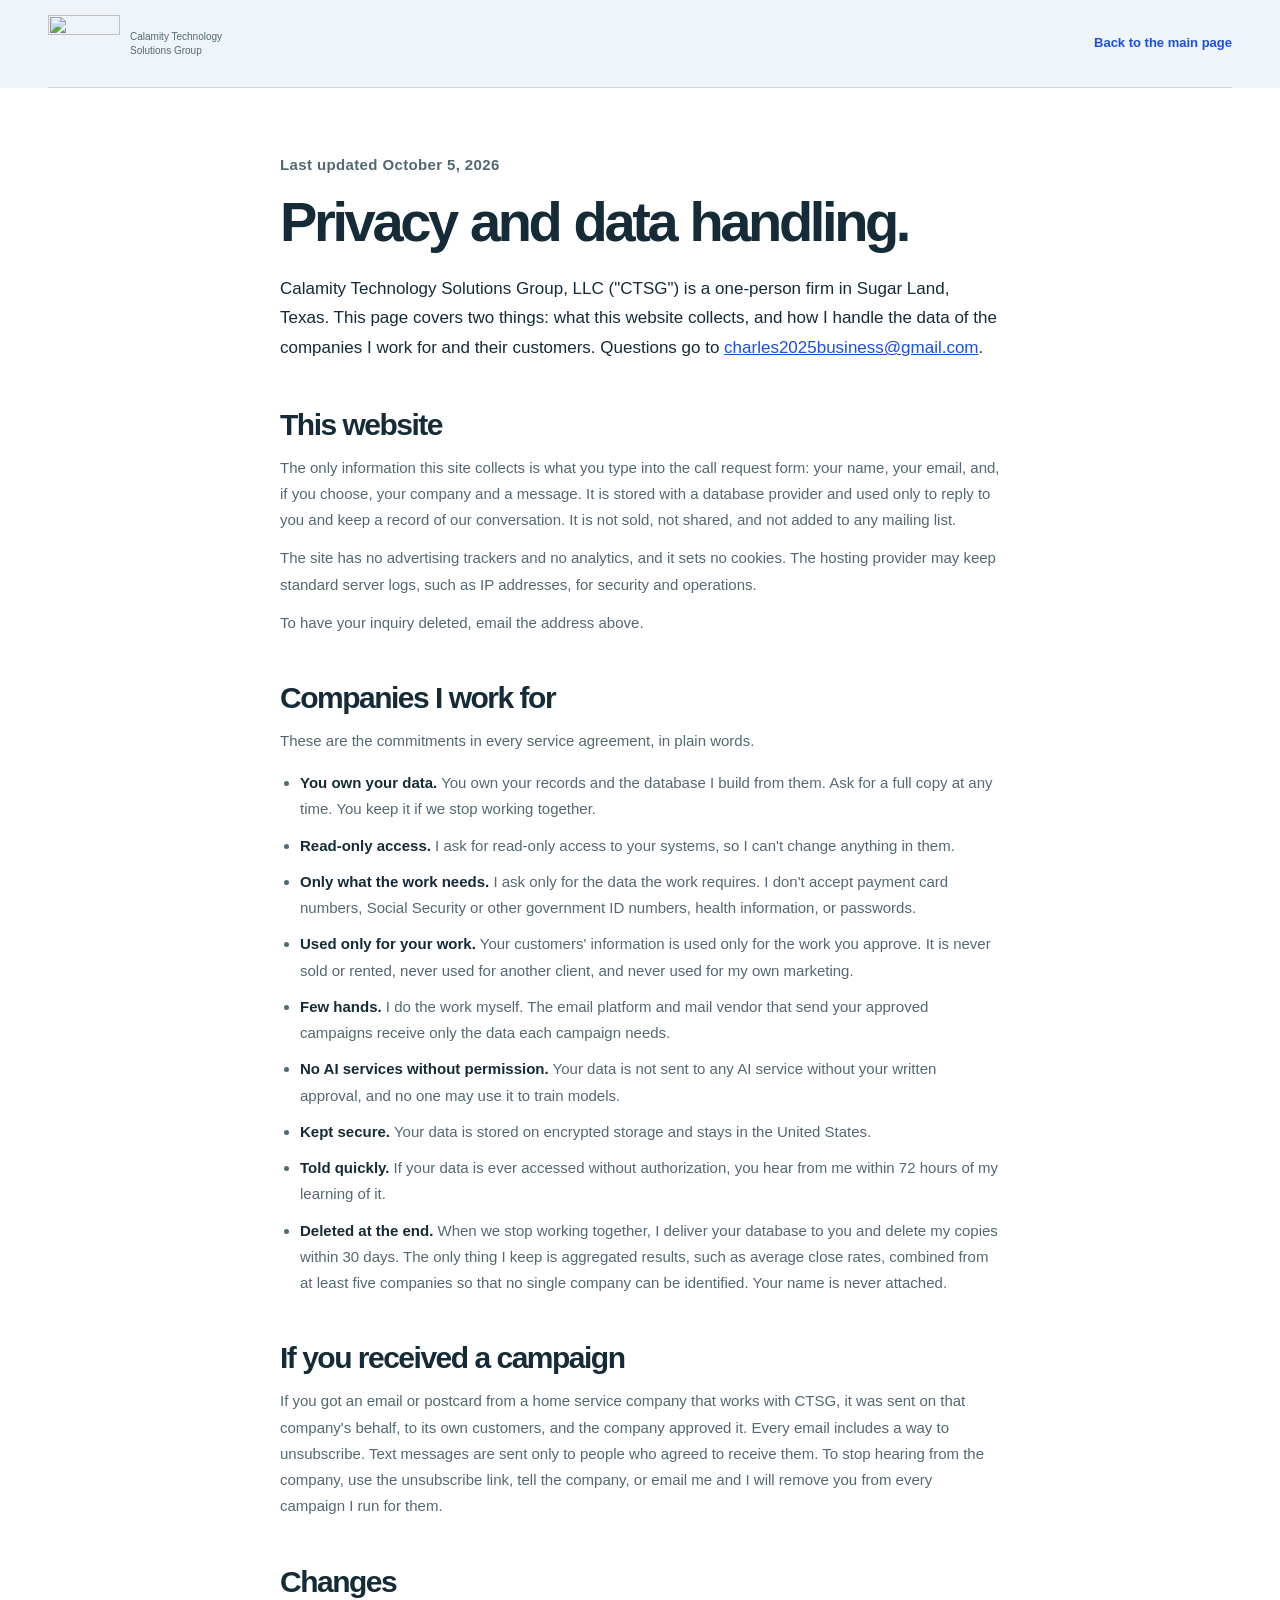
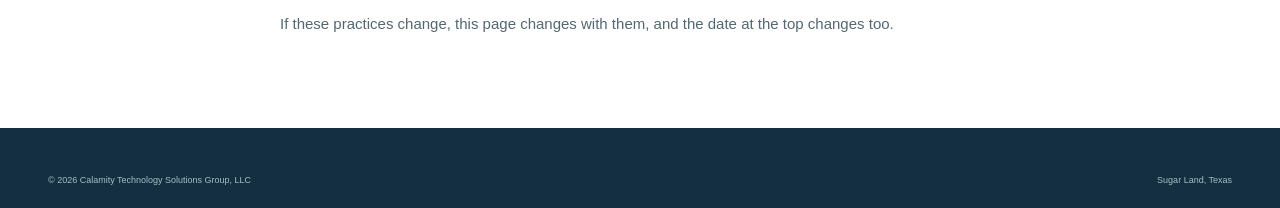
==== privacy.html @ eb9346d5 "Tighten claims, add privacy page, public email, lighter hero image - Drop ServiceTitan from the syst" ====
<!doctype html>
<html lang="en">
<head>
  <meta charset="utf-8">
  <meta name="viewport" content="width=device-width, initial-scale=1">
  <title>Privacy and Data Handling | CTSG</title>
  <meta name="description" content="What ctsg-htx.com collects, and how Calamity Technology Solutions Group handles client and customer data.">
  <link rel="canonical" href="https://ctsg-htx.com/privacy.html">
  <meta name="theme-color" content="#eef4f8">
  <link rel="icon" href="https://ctsg-htx.com/ctsg-logo-sm.png">
  <link rel="stylesheet" href="styles.css?v=10">
</head>
<body>
  <a class="skip-link" href="#main">Skip to content</a>
  <header class="site-header">
    <div class="shell header-inner">
      <a class="brand" href="index.html" aria-label="CTSG home">
        <img src="https://ctsg-htx.com/ctsg-logo-sm.png" alt="" width="144" height="114">
        <span>Calamity Technology<br>Solutions Group</span>
      </a>
      <a class="legal-back" href="index.html">Back to the main page</a>
    </div>
  </header>

  <main id="main" class="legal">
    <div class="shell legal-body">
      <p class="eyebrow">Last updated October 5, 2026</p>
      <h1>Privacy and data handling.</h1>
      <p class="legal-lead">Calamity Technology Solutions Group, LLC ("CTSG") is a one-person firm in Sugar Land, Texas. This page covers two things: what this website collects, and how I handle the data of the companies I work for and their customers. Questions go to <a href="mailto:charles2025business@gmail.com">charles2025business@gmail.com</a>.</p>

      <h2>This website</h2>
      <p>The only information this site collects is what you type into the call request form: your name, your email, and, if you choose, your company and a message. It is stored with a database provider and used only to reply to you and keep a record of our conversation. It is not sold, not shared, and not added to any mailing list.</p>
      <p>The site has no advertising trackers and no analytics, and it sets no cookies. The hosting provider may keep standard server logs, such as IP addresses, for security and operations.</p>
      <p>To have your inquiry deleted, email the address above.</p>

      <h2>Companies I work for</h2>
      <p>These are the commitments in every service agreement, in plain words.</p>
      <ul>
        <li><strong>You own your data.</strong> You own your records and the database I build from them. Ask for a full copy at any time. You keep it if we stop working together.</li>
        <li><strong>Read-only access.</strong> I ask for read-only access to your systems, so I can't change anything in them.</li>
        <li><strong>Only what the work needs.</strong> I ask only for the data the work requires. I don't accept payment card numbers, Social Security or other government ID numbers, health information, or passwords.</li>
        <li><strong>Used only for your work.</strong> Your customers' information is used only for the work you approve. It is never sold or rented, never used for another client, and never used for my own marketing.</li>
        <li><strong>Few hands.</strong> I do the work myself. The email platform and mail vendor that send your approved campaigns receive only the data each campaign needs.</li>
        <li><strong>No AI services without permission.</strong> Your data is not sent to any AI service without your written approval, and no one may use it to train models.</li>
        <li><strong>Kept secure.</strong> Your data is stored on encrypted storage and stays in the United States.</li>
        <li><strong>Told quickly.</strong> If your data is ever accessed without authorization, you hear from me within 72 hours of my learning of it.</li>
        <li><strong>Deleted at the end.</strong> When we stop working together, I deliver your database to you and delete my copies within 30 days. The only thing I keep is aggregated results, such as average close rates, combined from at least five companies so that no single company can be identified. Your name is never attached.</li>
      </ul>

      <h2>If you received a campaign</h2>
      <p>If you got an email or postcard from a home service company that works with CTSG, it was sent on that company's behalf, to its own customers, and the company approved it. Every email includes a way to unsubscribe. Text messages are sent only to people who agreed to receive them. To stop hearing from the company, use the unsubscribe link, tell the company, or email me and I will remove you from every campaign I run for them.</p>

      <h2>Changes</h2>
      <p>If these practices change, this page changes with them, and the date at the top changes too.</p>
    </div>
  </main>

  <footer class="site-footer">
    <div class="shell footer-bottom"><p>&copy; 2026 Calamity Technology Solutions Group, LLC</p><p>Sugar Land, Texas</p></div>
  </footer>
</body>
</html>
---- styles.css ----
:root {
  --paper:#eef4f8;
  --white:#fff;
  --ink:#152b37;
  --muted:#536872;
  --blue:#1c4ee5;
  --deep-blue:#153fb8;
  --line:#cddce4;
  --shell:min(1280px,calc(100% - 96px));
  --head-height:88px;
}
*{box-sizing:border-box}
html{scroll-padding-top:calc(var(--head-height) + 18px)}
body{margin:0;background:var(--paper);color:var(--ink);font:16px/1.6 "Avenir Next",Avenir,"Segoe UI",Arial,sans-serif;-webkit-font-smoothing:antialiased}
button,input,textarea{font:inherit}
a{color:inherit}
button,a{-webkit-tap-highlight-color:transparent}
button{cursor:pointer}
img{display:block;max-width:100%}
h1,h2,h3,h4,p{margin:0}
h1,h2,h3,h4{font-weight:650;letter-spacing:-.05em;line-height:1.06}
h1{font-size:clamp(60px,6.65vw,96px);font-weight:700;letter-spacing:-.06em;word-spacing:.035em}
h2{font-size:clamp(40px,4.1vw,62px)}
h3{font-size:30px}
p{max-width:65ch}
.shell{width:var(--shell);margin-inline:auto}
.eyebrow{font-size:12px;line-height:1.5;font-weight:600;letter-spacing:.025em}
.button{display:inline-flex;justify-content:space-between;align-items:center;gap:28px;min-height:54px;padding:14px 23px;border:1px solid var(--blue);border-radius:5px;background:var(--blue);color:white;text-decoration:none;font-size:14px;font-weight:600;transition:background .18s,transform .18s}
.button:hover{background:var(--deep-blue);transform:translateY(-2px)}
.text-link{display:inline-flex;align-items:center;gap:20px;padding-block:7px;border-bottom:1px solid currentColor;text-decoration:none;font-size:14px;font-weight:600}
.text-link:hover{color:var(--blue)}
:focus-visible{outline:3px solid #faad37;outline-offset:5px}
.skip-link{position:fixed;z-index:500;top:8px;left:8px;padding:10px 18px;transform:translateY(-150%);background:var(--ink);color:white}
.skip-link:focus{transform:translateY(0)}
.visually-hidden{position:absolute!important;width:1px!important;height:1px!important;padding:0!important;margin:-1px!important;overflow:hidden!important;clip:rect(0,0,0,0)!important;white-space:nowrap!important;border:0!important}
.site-header{position:sticky;top:0;z-index:20;background:var(--paper)}
.header-inner{height:var(--head-height);display:flex;align-items:center;justify-content:space-between;border-bottom:1px solid var(--line)}
.brand{display:flex;align-items:center;gap:10px;flex-shrink:0;text-decoration:none}
.brand img{width:72px;height:auto;flex-shrink:0}
.brand>span{font-size:10px;font-weight:500;line-height:1.35;color:var(--muted);white-space:nowrap}
#main-nav{display:flex;gap:30px;align-items:center}
#main-nav a{font-size:12px;font-weight:600;text-decoration:none}
#main-nav a:hover{color:var(--blue)}
#main-nav .nav-cta{display:flex;align-items:center;gap:21px;padding:11px 17px;border:1px solid #a4b8c5;border-radius:4px}
#main-nav .nav-cta:hover{border-color:var(--blue)}
.menu-toggle{display:none}
.hero{--hero-height:clamp(560px,calc(100svh - var(--head-height) - 104px),620px);--scene-top:0px;overflow:hidden;background:var(--paper)}
.hero-canvas{position:relative;isolation:isolate;max-width:1800px;min-height:var(--hero-height);margin-inline:auto}
.hero-content{position:relative;z-index:2;padding-top:32px;pointer-events:none}
.hero-content>*{pointer-events:auto;max-width:43%}
.hero .eyebrow{display:flex;align-items:center;gap:8px;margin-bottom:18px}
.location-dot{display:inline-block;width:6px;height:6px;border-radius:50%;background:var(--blue)}
.hero h1{position:relative;font-size:clamp(42px,4.5vw,64px);margin-bottom:20px}
.hero h1 em{font-style:normal;color:var(--blue);white-space:nowrap}
.hero-copy{max-width:360px;font-size:15px;line-height:1.65;margin-bottom:22px}
.hero-content .button{max-width:none}
.hero-note{margin-top:15px;font-size:11px;line-height:1.5;color:var(--muted)}
.neighborhood{position:absolute;top:var(--scene-top);right:0;width:70%;max-width:calc((var(--hero-height) - var(--scene-top)) * 1.5);aspect-ratio:3/2;z-index:1}
.neighborhood picture{display:contents}
.neighborhood-image{width:100%;height:100%;object-fit:contain;pointer-events:none;user-select:none;mask-image:linear-gradient(to bottom,transparent,#000 5%,#000 91%,transparent),linear-gradient(to right,transparent,#000 20%);mask-composite:intersect}
.home-pin{position:absolute;display:flex;flex-direction:column;align-items:center;transform:translate(-50%,-100%);padding:0;background:none;border:0;color:var(--ink);z-index:2}
.pin-estimates{left:36%;top:63%}
.pin-dormant{left:60%;top:29%}
.pin-plans{left:83%;top:62%}
.pin-label{display:flex;align-items:center;gap:8px;background:white;padding:10px 13px;border:1px solid #c7d6df;border-radius:5px;font-size:11px;font-weight:600;white-space:nowrap;box-shadow:0 5px 18px #1c374522;transition:transform .2s,background .2s,color .2s}
.pin-label i{width:7px;height:7px;display:block;border-radius:50%;background:#abc0ca}
.pin-stem{height:31px;width:1px;background:#688490;position:relative}
.pin-stem:after{content:"";position:absolute;width:7px;height:7px;bottom:-4px;left:-3px;border-radius:50%;background:white;box-shadow:0 0 0 3px #36536833}
.home-pin:hover .pin-label{transform:translateY(-4px)}
.home-pin.is-active .pin-label{background:var(--blue);color:#fff;border-color:var(--blue)}
.home-pin.is-active .pin-label i{background:white}
.home-pin.is-active .pin-stem{background:var(--blue)}
.home-pin.is-active .pin-stem:after{background:var(--blue);box-shadow:0 0 0 4px #fff9}
.scene-caption{position:absolute;right:19%;bottom:1%;font-size:10px;font-weight:500;color:var(--muted)}
.scene-note{position:absolute;left:30%;bottom:0;width:48%;max-width:350px;padding:18px 24px 16px 20px;background:#fff;border:1px solid var(--line);border-radius:7px;box-shadow:0 12px 40px #152b371c;z-index:5}
.scene-note[hidden]{display:none}
.scene-note>p{font-size:13px;font-weight:650;line-height:1.4;padding-right:10px}
.scene-note>span{display:block;margin-top:7px;font-size:11px;line-height:1.55;color:var(--muted)}
.scene-note>a{display:flex;justify-content:space-between;align-items:center;margin-top:10px;font-size:11px;font-weight:600;color:var(--blue);text-decoration:none}
.scene-close{position:absolute;top:7px;right:9px;border:0;background:none;color:var(--muted);font-size:20px;line-height:1;padding:3px}
.neighborhood.is-inspecting .scene-caption{visibility:hidden}
.systems-strip{position:relative;z-index:1;display:flex;align-items:center;justify-content:space-between;gap:35px;min-height:96px;border-top:1px solid var(--line);background:var(--paper)}
.systems-strip>p{font-size:11px;color:var(--muted);line-height:1.5;white-space:nowrap}
.systems-strip strong{color:var(--ink);font-weight:600}
.system-names{display:flex;align-items:center;justify-content:space-between;gap:34px;flex:1;max-width:880px}
.system-names span{font-size:clamp(16px,1.6vw,25px);font-weight:650;letter-spacing:-.04em;color:#334f5d}
.opportunities{padding:95px 0 70px;background:#fff}
.section-intro{display:grid;grid-template-columns:1fr 1fr;column-gap:10%;align-items:end}
.section-intro>.eyebrow{grid-column:1/-1;margin-bottom:20px;color:var(--blue)}
.section-intro>p:last-child{max-width:365px;font-size:16px;line-height:1.65;color:var(--muted);padding-bottom:4px}
.opportunity-workspace{margin-top:47px;border:1px solid var(--line);border-radius:9px;overflow:hidden}
.opportunity-tabs{display:grid;grid-template-columns:repeat(3,1fr);background:#f2f6f9}
.opportunity-tab{display:flex;align-items:center;justify-content:space-between;gap:12px;padding:23px 28px;text-align:left;border:0;border-right:1px solid var(--line);border-bottom:1px solid var(--line);background:none;color:var(--muted);font-size:14px;font-weight:600;position:relative}
.opportunity-tab:last-child{border-right:0}
.opportunity-tab.is-active{background:white;border-bottom-color:white;color:var(--blue)}
.opportunity-tab.is-active:before{position:absolute;content:"";height:3px;inset:0 0 auto;background:var(--blue)}
.opportunity-tab:hover{color:var(--blue)}
.opportunity-detail{display:grid;grid-template-columns:1.3fr 1fr;gap:9%;padding:45px 46px 49px;min-height:330px}
.detail-kicker{font-size:11px;font-weight:600;color:var(--muted);margin-bottom:19px}
.opportunity-head h3{font-size:clamp(28px,3vw,43px);margin-bottom:19px}
.opportunity-head>p:last-child{max-width:480px;font-size:15px;color:var(--muted);line-height:1.7}
.opportunity-action{position:relative;border-left:1px solid var(--line);padding-left:38px}
.opportunity-action h4{max-width:290px;font-size:24px;letter-spacing:-.035em;margin-bottom:14px}
.opportunity-action>p:not(.detail-kicker){max-width:345px;font-size:13px;color:var(--muted);line-height:1.7}
.opportunity-action .text-link{font-size:12px;margin-top:19px;gap:12px}
.example-note{font-size:10px;margin-top:15px;color:var(--muted)}
.approach{padding:98px 0 94px;background:var(--blue);color:#fff}
.approach-layout{display:grid;grid-template-columns:1fr 1fr;gap:13%}
.approach-intro .eyebrow{color:#d1dcff;margin-bottom:32px}
.approach-intro h2{font-size:clamp(60px,6.2vw,92px);line-height:.99;letter-spacing:-.065em}
.approach-intro h2>span{color:#bfd4ff}
.approach-intro>p:last-of-type{max-width:330px;margin-top:30px;color:#e3ebff;font-size:15px}
.ownership-note{display:flex;align-items:start;gap:20px;margin-top:56px;max-width:365px}
.ownership-note svg{width:27px;height:32px;flex-shrink:0;margin-top:1px}
.ownership-note strong{font-size:14px;font-weight:600}
.ownership-note p{margin-top:7px;font-size:12px;line-height:1.7;color:#d1ddff}
.rhythm-step{padding:25px 0 33px;border-top:1px solid #ffffff55}
.rhythm-step:first-child{padding-top:21px}
.rhythm-step:last-child{padding-bottom:0}
.step-label{display:flex;justify-content:space-between;gap:20px;margin-bottom:19px;font-size:10px;color:#d1ddff}
.step-label span:first-child{font-weight:600}
.rhythm-step h3{font-size:30px;letter-spacing:-.04em;margin-bottom:15px;line-height:1.1}
.rhythm-step p{max-width:400px;font-size:13px;line-height:1.7;color:#e3ebff}
.wider-work{padding:83px 0 95px;background:#fff}
.wider-layout{display:grid;grid-template-columns:.85fr 1.15fr;gap:12%;align-items:start}
.wider-layout .eyebrow{margin-bottom:23px;color:var(--blue)}
.wider-layout h2{font-size:39px}
.wider-note{margin-top:18px;max-width:300px;font-size:13px;line-height:1.65;color:var(--muted)}
.service-rows{border-top:1px solid var(--line)}
.service-rows details{border-bottom:1px solid var(--line)}
.service-rows summary{display:flex;align-items:center;justify-content:space-between;gap:20px;padding:24px 0;list-style:none;font-size:15px;font-weight:600;cursor:pointer}
.service-rows summary::-webkit-details-marker{display:none}
.disclosure-mark{font-size:24px;font-weight:400;color:var(--blue);line-height:1}
.service-rows details[open] .disclosure-mark{transform:rotate(45deg)}
.service-rows details p{padding:0 35px 26px 0;color:var(--muted);font-size:14px;line-height:1.7}
.pricing{padding:89px 0 37px;background:#e0edf5}
.pricing-top{display:grid;grid-template-columns:1fr 1fr;gap:12%;align-items:end;margin-bottom:43px}
.pricing-top .eyebrow{margin-bottom:21px;color:var(--blue)}
.pricing-top>p{max-width:382px;font-size:15px;color:var(--muted);margin-bottom:3px}
.pricing-top strong{font-weight:600;color:var(--ink)}
.pricing-ledger{display:grid;grid-template-columns:1fr 1fr;border-block:1px solid #b5cad7}
.price-item{padding:32px 45px 34px 0}
.price-item+article{border-left:1px solid #b5cad7;padding-left:45px;padding-right:0}
.price-heading{display:flex;justify-content:space-between;align-items:center;gap:15px}
.price-heading h3{font-size:24px}
.price-heading>span{font-size:11px;color:var(--muted)}
.price{margin:23px 0 17px;font-size:clamp(32px,3.3vw,47px);font-weight:600;letter-spacing:-.045em;white-space:nowrap;line-height:1.2}
.price span{font-size:.5em;font-weight:400;color:var(--muted);vertical-align:middle;margin-inline:.18em}
.price-item>p:last-child{max-width:440px;font-size:13px;color:var(--muted);line-height:1.7}
.trade-footer{display:flex;justify-content:space-between;gap:30px;margin-top:28px;font-size:11px;color:var(--muted)}
.trade-footer p:first-child{font-weight:600;color:var(--ink)}
.contact{padding:105px 0 95px;background:#f7fafc}
.contact-layout{display:grid;grid-template-columns:1fr 1fr;gap:11%}
.contact-intro>.eyebrow{margin-bottom:23px;color:var(--blue)}
.contact-intro h2{font-size:clamp(40px,4.1vw,61px)}
.contact-lead{margin-top:25px;max-width:410px;font-size:15px;line-height:1.75;color:var(--muted)}
.contact-email{margin-top:14px;font-size:14px;color:var(--muted)}
.contact-email a{color:var(--blue);font-weight:600;overflow-wrap:anywhere}
.footer-bottom a{color:inherit}
.legal-back{font-size:13px;font-weight:600;color:var(--blue);text-decoration:none}
.legal-back:hover{text-decoration:underline}
.legal{padding:64px 0 90px;background:#fff}
.legal-body{max-width:720px}
.legal h1{font-size:clamp(36px,5vw,56px);margin:14px 0 22px}
.legal h2{font-size:clamp(24px,2.6vw,30px);margin:46px 0 14px}
.legal p,.legal li{max-width:none;font-size:15px;line-height:1.75;color:var(--muted)}
.legal p+p{margin-top:12px}
.legal .legal-lead{font-size:17px;color:var(--ink)}
.legal ul{margin:16px 0 0;padding-left:20px}
.legal li+li{margin-top:10px}
.legal strong{color:var(--ink)}
.legal a{color:var(--blue);overflow-wrap:anywhere}
.legal~.site-footer .footer-bottom{margin-top:0;border-top:0;padding-top:0}
.anthony{display:flex;align-items:flex-start;gap:24px;margin-top:46px}
.anthony img{width:100px;height:124px;object-fit:cover;object-position:center 22%;border-radius:5px}
.anthony h3{font-size:clamp(24px,2.2vw,30px);font-weight:700;color:var(--blue);margin:0 0 6px}
.anthony p{font-size:12px;line-height:1.7;color:var(--muted);max-width:305px}
.anthony .anthony-intro{font-size:21px;font-weight:650;letter-spacing:-.05em;line-height:1.06;color:var(--ink);margin-bottom:10px}
.anthony strong{display:block;font-size:10px;font-weight:600;margin-top:13px}
.inquiry-form{background:#fff;border:1px solid var(--line);border-radius:9px;padding:33px 36px 31px}
.inquiry-form h3{font-size:26px}
.form-intro{font-size:12px;color:var(--muted);margin-top:9px;margin-bottom:23px}
.form-row{display:grid;grid-template-columns:1fr 1fr;gap:20px}
.field{margin-top:17px}
.field label{display:flex;align-items:center;justify-content:space-between;gap:9px;font-size:11px;font-weight:600;margin-bottom:7px}
.field label span{font-size:9px;font-weight:400;color:var(--muted)}
.field input,.field textarea{width:100%;border:1px solid #b7c9d4;background:#fafcfd;border-radius:4px;color:var(--ink);font-size:14px;padding:10px 12px}
.field input{height:43px}
.field textarea{resize:vertical;min-height:109px}
.field textarea::placeholder{color:#768c98;font-size:12px}
.field input:focus,.field textarea:focus{outline:2px solid var(--blue);outline-offset:2px}
.form-button{margin-top:23px;width:100%;min-height:49px;font-size:12px}
.form-status{font-size:12px;color:var(--muted);margin-top:13px}
.form-status:empty{display:none}
.form-status.is-ok{padding:24px;border:1px solid var(--line);border-radius:7px;background:white;color:var(--ink);font-size:16px}
.form-status.is-error{color:#a62b2b}
.form-button:disabled{opacity:.65;cursor:wait;transform:none}
.site-footer{padding:45px 0 21px;background:#132f40;color:#d4e1e9}
.footer-main{display:grid;grid-template-columns:1fr 1.2fr auto;align-items:start;gap:55px}
.footer-brand{display:flex;gap:15px;align-items:center;color:#fff;text-decoration:none}
.footer-brand img{width:64px;height:auto;flex-shrink:0;box-sizing:content-box;padding:8px;background:var(--paper);border-radius:3px}
.footer-brand span{font-size:10px;line-height:1.5;font-weight:400}
.footer-main>p{font-size:11px;line-height:1.7;color:#adbfcb}
.back-top{display:flex;gap:18px;align-items:center;font-size:11px;text-decoration:none;white-space:nowrap}
.back-top span{font-size:21px}
.footer-bottom{display:flex;justify-content:space-between;gap:20px;margin-top:39px;padding-top:20px;border-top:1px solid #ffffff26;font-size:9px;color:#a7bcc8}
@media(max-width:1120px){
:root{--shell:calc(100% - 64px);--head-height:80px}
#main-nav{gap:24px}
.hero{--hero-height:540px;--scene-top:40px}
.hero-content{padding-top:48px}
.hero-copy{max-width:330px;font-size:14px}
.hero h1{font-size:clamp(36px,4.5vw,50px)}
.neighborhood{right:-4%;width:78%}
.pin-label{padding:9px 11px;font-size:11px;gap:6px}
.pin-plans{left:79%}
.pin-stem{height:25px}
.scene-caption{bottom:1%;right:18%;font-size:9px}
.scene-note{left:32%;bottom:2%;width:52%;padding:15px 22px 14px 16px}
.hero .eyebrow{font-size:10px}
.opportunity-detail{padding:34px;gap:6%}
.opportunity-action{padding-left:28px}
.opportunity-tabs button{padding:19px 22px;font-size:12px}
.approach-layout{gap:10%}
.price-item{padding-right:30px}.price-item+article{padding-left:30px}
.price-heading h3{font-size:22px}
.contact-layout{gap:6%}
.inquiry-form{padding:28px}
.anthony{gap:17px}.anthony img{width:84px;height:111px}
.footer-main{gap:32px}
}
@media(max-width:800px){
:root{--shell:calc(100% - 40px);--head-height:72px}
.brand img{width:60px}
#main-nav{gap:18px}#main-nav a{font-size:11px}#main-nav .nav-cta{padding:8px 12px;gap:12px}
.hero{--hero-height:510px;--scene-top:72px}
.hero-content{padding-top:40px}
.hero h1{font-size:clamp(32px,4.9vw,40px)}
.hero-content>*{max-width:45%}.hero-copy{font-size:13px}
.hero-content .button{font-size:12px;padding:12px 16px;min-height:49px;gap:17px}
.hero-note{font-size:10px}
.pin-plans{left:80%;top:64%}
.pin-label{font-size:10px;padding:8px 10px}
.pin-label i{width:5px;height:5px}
.scene-caption{right:16%;bottom:0}
.systems-strip{min-height:99px;gap:24px}
.system-names{gap:20px}.system-names span{font-size:16px}
.opportunities{padding:70px 0 55px}
.section-intro{gap:7%}.section-intro>p:last-child{font-size:14px}
.opportunity-detail{gap:5%;padding:29px;min-height:335px}
.opportunity-action{padding-left:24px}
.opportunity-action h4{font-size:22px}
.opportunity-action>p:not(.detail-kicker){font-size:12px}
.opportunity-action .text-link{font-size:11px}
.approach{padding:75px 0}
.approach-intro h2{font-size:62px}
.approach-layout{gap:9%}
.wider-layout{gap:8%}.wider-layout h2{font-size:33px}
.service-rows summary{font-size:14px}
.pricing{padding-top:69px}
.price-heading{display:block}.price-heading>span{display:block;margin-top:10px}
.price{font-size:34px}
.trade-footer{font-size:10px}
.contact{padding:75px 0}
.contact-layout{gap:6%}.contact-intro h2{font-size:39px}.contact-lead{font-size:13px}
.form-row{grid-template-columns:1fr;gap:0}
.anthony{flex-direction:column;margin-top:30px;gap:18px}
.anthony img{width:94px;height:115px}
.footer-main{grid-template-columns:1fr 1.2fr;gap:30px}.back-top{grid-column:2}
}
@media(max-width:640px){
:root{--shell:calc(100% - 36px);--head-height:72px}
.header-inner{height:72px}
.brand>span{font-size:9px}
.menu-toggle{display:flex;align-items:center;gap:16px;background:none;border:0;padding:8px 0;font-size:12px;color:var(--ink);font-weight:600}
.menu-toggle span{font-size:25px;line-height:1}
#main-nav{display:none;position:absolute;left:0;right:0;top:72px;background:var(--paper);padding:16px 18px 25px;border-bottom:1px solid var(--line);box-shadow:0 14px 20px #152b3710}
#main-nav.is-open{display:flex;flex-direction:column;align-items:stretch;gap:0}
#main-nav a{padding:13px 0;font-size:15px}
#main-nav .nav-cta{margin-top:10px;padding:12px 15px;justify-content:space-between}
.hero-canvas{min-height:0;display:flex;flex-direction:column}
.hero-content{padding-top:33px}
.hero-content>*{max-width:100%}
.hero .eyebrow{font-size:9px;margin-bottom:22px;letter-spacing:.015em}
.hero h1{font-size:clamp(30px,10.5vw,60px);line-height:1.06;margin-bottom:23px}
.hero-copy{font-size:14px;line-height:1.65;max-width:365px;margin-bottom:23px}
.hero-content .button{font-size:13px;min-height:50px;padding-inline:18px;gap:28px}
.hero-note{font-size:10px;margin-top:14px;line-height:1.5}
.neighborhood{position:relative;top:auto;right:auto;width:117%;max-width:none;align-self:center;margin-top:-12px;margin-left:-3%;margin-bottom:5px}
.pin-label{font-size:10px;padding:8px 9px;gap:5px}
.pin-stem{height:21px}
.pin-estimates{left:34%;top:64%}
.pin-dormant{left:60%;top:27%}
.pin-plans{left:77%;top:63%}
.scene-caption{right:auto;left:25%;bottom:3%;font-size:9px}
.scene-note{left:24%;bottom:1%;width:65%;max-width:300px;padding:15px 25px 13px 16px}
.systems-strip{display:block;padding:19px 0 24px;min-height:0}
.systems-strip>p{font-size:10px;margin-bottom:19px}
.systems-strip>p br{display:none}
.system-names{display:grid;grid-template-columns:repeat(3,1fr);gap:13px}
.system-names span{font-size:12px;white-space:nowrap;text-align:center}
.system-names span:first-child{text-align:left}
.system-names span:last-child{text-align:right}
.opportunities{padding:54px 0 43px}
.section-intro{display:block}
.section-intro>.eyebrow{font-size:10px;margin-bottom:18px}
h2{font-size:39px}
.section-intro>p:last-child{margin-top:21px;font-size:14px;max-width:360px}
.opportunity-workspace{margin-top:28px;border-radius:7px}
.opportunity-tabs{grid-template-columns:1fr}
.opportunity-tab{border-right:0;padding:14px 18px!important;font-size:12px!important;border-bottom:1px solid var(--line)}
.opportunity-tab.is-active{border-bottom-color:var(--line)}
.opportunity-tab.is-active:before{width:3px;height:auto;inset:0 auto 0 0}
.opportunity-detail{display:block;min-height:0;padding:25px 21px}
.opportunity-head h3{font-size:29px;line-height:1.12}
.detail-kicker{font-size:10px;margin-bottom:15px}
.opportunity-head>p:last-child{font-size:13px}
.opportunity-action{border-left:0;border-top:1px solid var(--line);padding:22px 0 0;margin-top:25px}
.opportunity-action h4{font-size:24px;max-width:250px;line-height:1.1}
.opportunity-action>p:not(.detail-kicker){font-size:13px}
.opportunity-action .text-link{font-size:11px;margin-top:16px}
.example-note{font-size:9px;line-height:1.6;max-width:340px}
.approach{padding:56px 0 52px}
.approach-layout{display:block}
.approach-intro .eyebrow{font-size:10px;margin-bottom:26px}
.approach-intro h2{font-size:58px}
.approach-intro h2 br:nth-child(2){display:none}
.approach-intro h2>span{display:block;margin-top:3px}
.approach-intro h2>span br{display:none}
.approach-intro>p:last-of-type{font-size:14px;max-width:360px;margin-top:22px}
.ownership-note{margin-top:29px;gap:17px;max-width:360px}
.ownership-note strong{font-size:13px}
.ownership-note p{font-size:11px}
.working-rhythm{margin-top:46px}
.rhythm-step{padding:25px 0 28px}
.rhythm-step h3{font-size:29px}
.rhythm-step p{font-size:13px;max-width:365px}
.step-label{font-size:9px}
.wider-work{padding:53px 0 54px}
.wider-layout{display:block}
.wider-layout .eyebrow{font-size:10px;margin-bottom:20px}
.wider-layout h2{font-size:36px}
.wider-note{margin:14px 0 24px}
.service-rows{margin-top:28px}
.service-rows summary{font-size:13px;padding:22px 0}
.service-rows details p{font-size:13px}
.pricing{padding:54px 0 30px}
.pricing-top{display:block;margin-bottom:28px}
.pricing-top .eyebrow{font-size:10px;margin-bottom:20px}
.pricing-top>p{margin-top:23px;font-size:14px;max-width:355px}
.pricing-ledger{display:block}
.price-item{padding:28px 0}
.price-item+article{padding:28px 0;border-left:0;border-top:1px solid #b5cad7}
.price-heading{display:flex}
.price-heading h3{font-size:24px}
.price-heading>span{margin-top:0;font-size:10px}
.price{font-size:39px;margin:20px 0 16px}
.price-item>p:last-child{font-size:13px}
.trade-footer{display:block;font-size:11px;margin-top:23px}
.trade-footer p+p{margin-top:10px;line-height:1.9}
.contact{padding:54px 0 45px}
.contact-layout{display:block}
.contact-intro>.eyebrow{font-size:10px;margin-bottom:19px}
.contact-intro h2{font-size:42px}
.contact-lead{font-size:14px;margin-top:23px}
.anthony{flex-direction:row;gap:20px;margin-top:30px}
.anthony img{width:86px;height:112px}
.anthony h3{font-size:24px}
.anthony p{font-size:11px}.anthony strong{font-size:9px;margin-top:9px}
.inquiry-form{margin-top:34px;padding:27px 22px}
.inquiry-form h3{font-size:27px}
.form-row{grid-template-columns:1fr 1fr;gap:14px}
.field label{font-size:10px}.field label span{font-size:8px}
.field input,.field textarea{font-size:16px}
.form-button{font-size:12px}
.site-footer{padding:31px 0 20px}
.footer-main{display:block}
.footer-main>p{margin-top:23px;font-size:11px}
.back-top{margin-top:22px;font-size:11px}
.footer-bottom{font-size:8px;margin-top:25px}
}
@media(prefers-reduced-motion:reduce){*,*:before,*:after{animation:none!important;transition:none!important}}
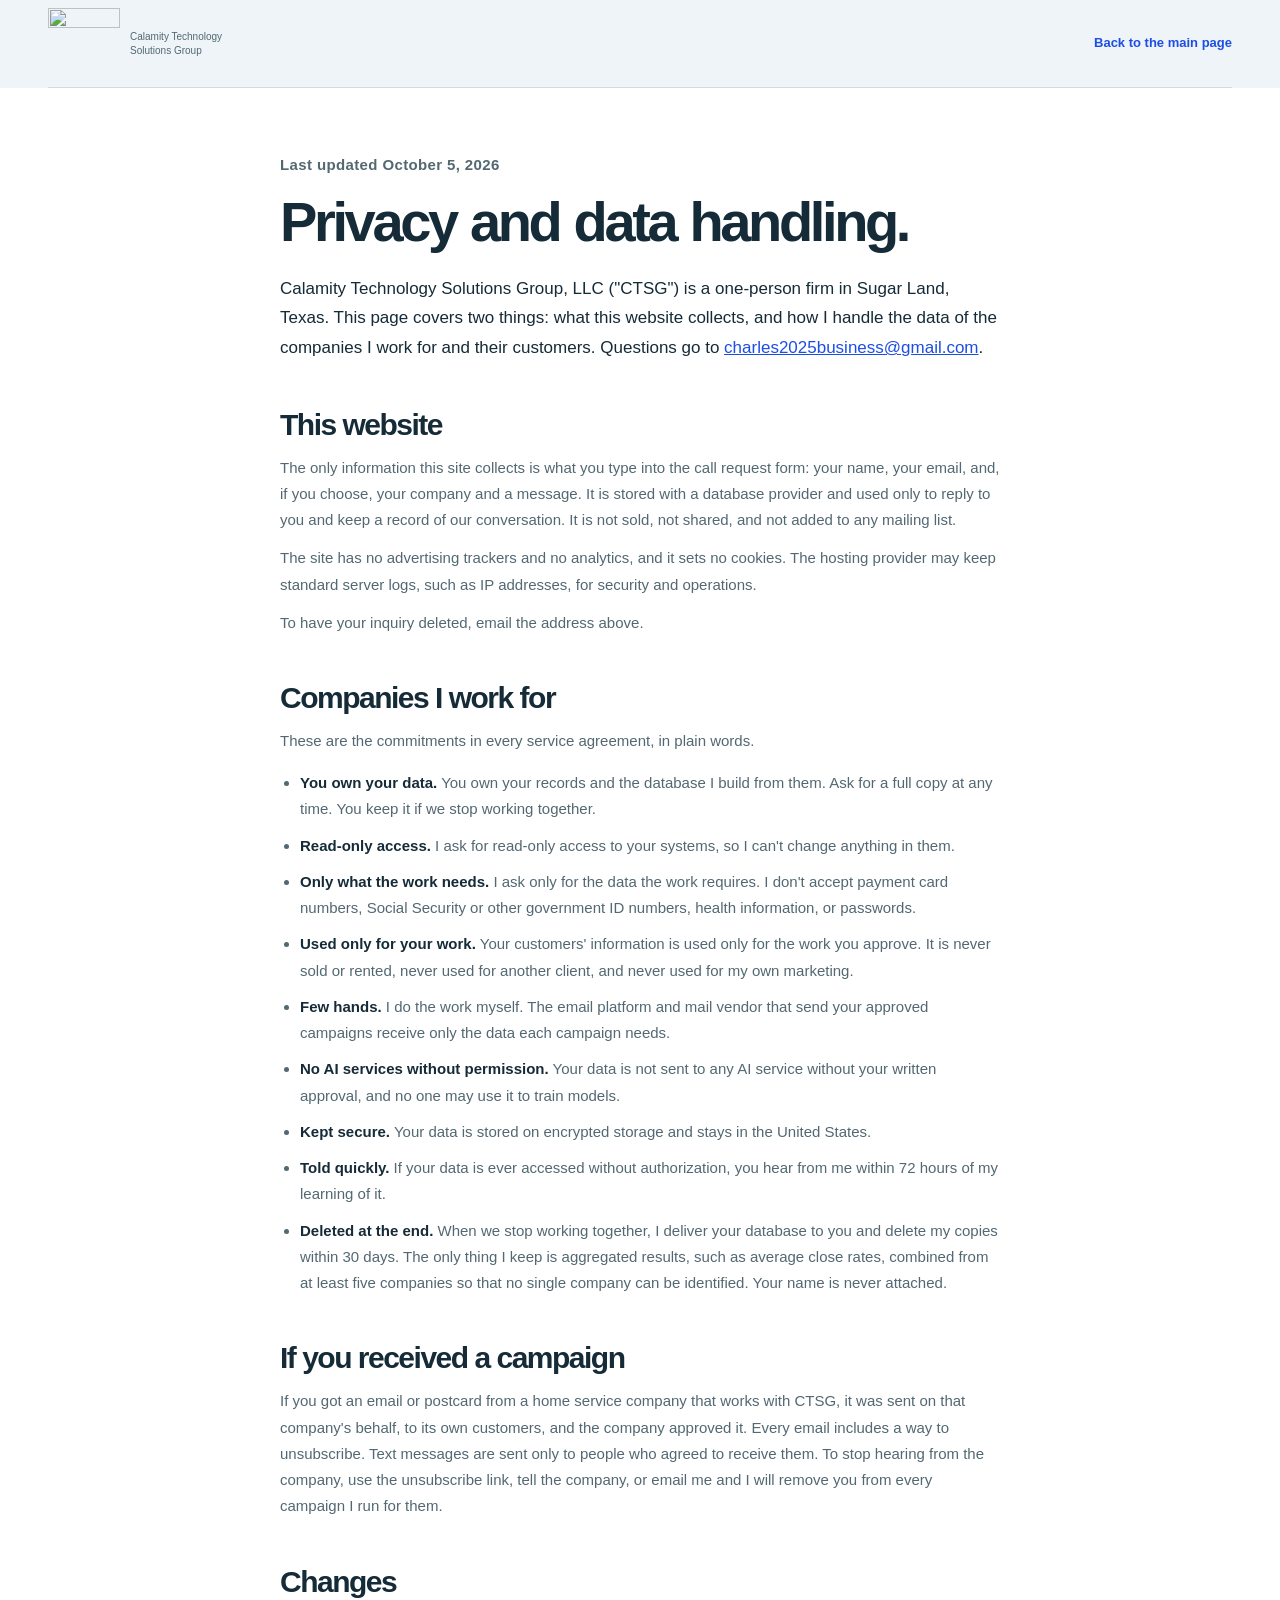
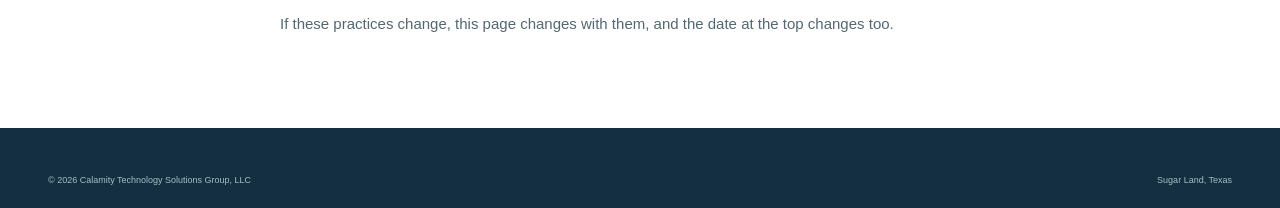
==== commit 12a0ee5a: "Swap in the round CTSG seal logo (keyboard version) and seal favicons" ====
--- a/privacy.html
+++ b/privacy.html
@@ -7,15 +7,19 @@
   <meta name="description" content="What ctsg-htx.com collects, and how Calamity Technology Solutions Group handles client and customer data.">
   <link rel="canonical" href="https://ctsg-htx.com/privacy.html">
   <meta name="theme-color" content="#eef4f8">
-  <link rel="icon" href="https://ctsg-htx.com/ctsg-logo-sm.png">
-  <link rel="stylesheet" href="styles.css?v=10">
+  <link rel="icon" href="https://ctsg-htx.com/favicon-32.png" sizes="32x32" type="image/png">
+  <link rel="icon" href="https://ctsg-htx.com/favicon-48.png" sizes="48x48" type="image/png">
+  <link rel="apple-touch-icon" href="https://ctsg-htx.com/apple-touch-icon.png">
+  <!-- Fall theme, Oct 1 to Nov 30 (styles.css). ?season=fall or ?season=off previews it on any day. -->
+  <script>(function () { var q = /[?&]season=(fall|off)/.exec(location.search), m = new Date().getMonth(); if (q ? q[1] === 'fall' : m === 9 || m === 10) { document.documentElement.classList.add('fall'); } }());</script>
+  <link rel="stylesheet" href="styles.css?v=12">
 </head>
 <body>
   <a class="skip-link" href="#main">Skip to content</a>
   <header class="site-header">
     <div class="shell header-inner">
       <a class="brand" href="index.html" aria-label="CTSG home">
-        <img src="https://ctsg-htx.com/ctsg-logo-sm.png" alt="" width="144" height="114">
+        <img src="https://ctsg-htx.com/ctsg-seal.png" alt="" width="144" height="144">
         <span>Calamity Technology<br>Solutions Group</span>
       </a>
       <a class="legal-back" href="index.html">Back to the main page</a>
--- a/styles.css
+++ b/styles.css
@@ -198,7 +198,7 @@
 .site-footer{padding:45px 0 21px;background:#132f40;color:#d4e1e9}
 .footer-main{display:grid;grid-template-columns:1fr 1.2fr auto;align-items:start;gap:55px}
 .footer-brand{display:flex;gap:15px;align-items:center;color:#fff;text-decoration:none}
-.footer-brand img{width:64px;height:auto;flex-shrink:0;box-sizing:content-box;padding:8px;background:var(--paper);border-radius:3px}
+.footer-brand img{width:72px;height:auto;flex-shrink:0}
 .footer-brand span{font-size:10px;line-height:1.5;font-weight:400}
 .footer-main>p{font-size:11px;line-height:1.7;color:#adbfcb}
 .back-top{display:flex;gap:18px;align-items:center;font-size:11px;text-decoration:none;white-space:nowrap}
@@ -379,4 +379,29 @@
 .back-top{margin-top:22px;font-size:11px}
 .footer-bottom{font-size:8px;margin-top:25px}
 }
+/* Fall theme, Oct 1 to Nov 30: the inline script in each page's <head> adds html.fall by date
+   (?season=fall or ?season=off previews it any day); out of season none of this matches. Leaves come
+   from fall.js. Rust accents keep white text and the eyebrows on cream above 4.5:1. */
+html.fall{--paper:#f6f0e7;--line:#e4d6c3;--muted:#62584f;--blue:#a8471a;--deep-blue:#87380f}
+html.fall .location-dot{width:12px;height:12px;border-radius:0;-webkit-mask:url("data:image/svg+xml,%3Csvg xmlns='http://www.w3.org/2000/svg' viewBox='0 0 24 24'%3E%3Cpath d='M12 1l1.6 4.4 2.5-1.2-.5 4.9 3.8-2.6.1 3.1 3.5.6-2.6 3.1 1.3 1.9-4.8.2.4 2.4-4.2-1.9-.5 3.6h-1.2l-.5-3.6-4.2 1.9.4-2.4-4.8-.2 1.3-1.9L1 10.2l3.5-.6.1-3.1 3.8 2.6-.5-4.9 2.5 1.2z'/%3E%3Cpath d='M11.4 18h1.2v5h-1.2z'/%3E%3C/svg%3E") center/contain no-repeat;mask:url("data:image/svg+xml,%3Csvg xmlns='http://www.w3.org/2000/svg' viewBox='0 0 24 24'%3E%3Cpath d='M12 1l1.6 4.4 2.5-1.2-.5 4.9 3.8-2.6.1 3.1 3.5.6-2.6 3.1 1.3 1.9-4.8.2.4 2.4-4.2-1.9-.5 3.6h-1.2l-.5-3.6-4.2 1.9.4-2.4-4.8-.2 1.3-1.9L1 10.2l3.5-.6.1-3.1 3.8 2.6-.5-4.9 2.5 1.2z'/%3E%3Cpath d='M11.4 18h1.2v5h-1.2z'/%3E%3C/svg%3E") center/contain no-repeat}
+html.fall .brand::after{content:"";width:36px;height:36px;flex-shrink:0;transform:rotate(-8deg);background:url("data:image/svg+xml,%3Csvg xmlns='http://www.w3.org/2000/svg' viewBox='0 0 24 24'%3E%3Cellipse cx='7.6' cy='14.6' rx='5.6' ry='7.4' fill='%23b4532a'/%3E%3Cellipse cx='16.4' cy='14.6' rx='5.6' ry='7.4' fill='%23b4532a'/%3E%3Cellipse cx='12' cy='14.6' rx='5' ry='7.9' fill='%23e07a2a'/%3E%3Cpath d='M12 7.2c-.1-2 .4-3.6 1.8-4.8' stroke='%234d6b2a' stroke-width='2' fill='none' stroke-linecap='round'/%3E%3Cpath d='M13.4 5.6c.9-2.3 3.4-3.2 5.8-2.4-.8 2.3-3.3 3.3-5.8 2.4z' fill='%236f8f35'/%3E%3Cpath d='M6.6 13.2 8.6 10l1.8 3.2zM13.6 13.2 15.4 10l2 3.2zM11 15.6l1-1.6 1 1.6zM5.8 16.4l1.8.8 1-.8 1.2 1.2 1.2-.8 1 1.2 1-1.2 1.2.8 1.2-1.2 1 .8 1.8-.8c-.8 3.2-3.4 4.6-6.2 4.6s-5.4-1.4-6.2-4.6z' fill='%23ffd75a' stroke='%237a2e0e' stroke-width='.5' stroke-linejoin='round'/%3E%3C/svg%3E") center/contain no-repeat}
+html.fall #main-nav .nav-cta{border-color:#cdb59a}
+html.fall #main-nav .nav-cta:hover{border-color:var(--blue)}
+html.fall .pin-label{border-color:#e0cdb6;box-shadow:0 5px 18px #45301c22}
+html.fall .pin-label i{background:#d9b48a}
+html.fall .pin-stem{background:#8c7462}
+html.fall .system-names span{color:#4d3f35}
+html.fall .opportunity-tabs{background:#faf5ee}
+html.fall .approach{background:var(--deep-blue)}
+html.fall .approach-intro .eyebrow,html.fall .step-label,html.fall .ownership-note p{color:#ffe2c8}
+html.fall .approach-intro h2>span{color:#ffc999}
+html.fall .approach-intro>p:last-of-type,html.fall .rhythm-step p{color:#fff0e2}
+html.fall .pricing{background:#f1e3d1}
+html.fall .pricing-ledger,html.fall .price-item+article{border-color:#d8c0a2}
+html.fall .contact{background:#fbf7f1}
+html.fall .field input,html.fall .field textarea{border-color:#d4bfa5;background:#fffdf9}
+html.fall .field textarea::placeholder{color:#857567}
+html.fall .site-footer{background:#2b1f18;color:#ecdccb}
+html.fall .footer-main>p{color:#c9b4a0}
+html.fall .footer-bottom{color:#bfa792}
 @media(prefers-reduced-motion:reduce){*,*:before,*:after{animation:none!important;transition:none!important}}
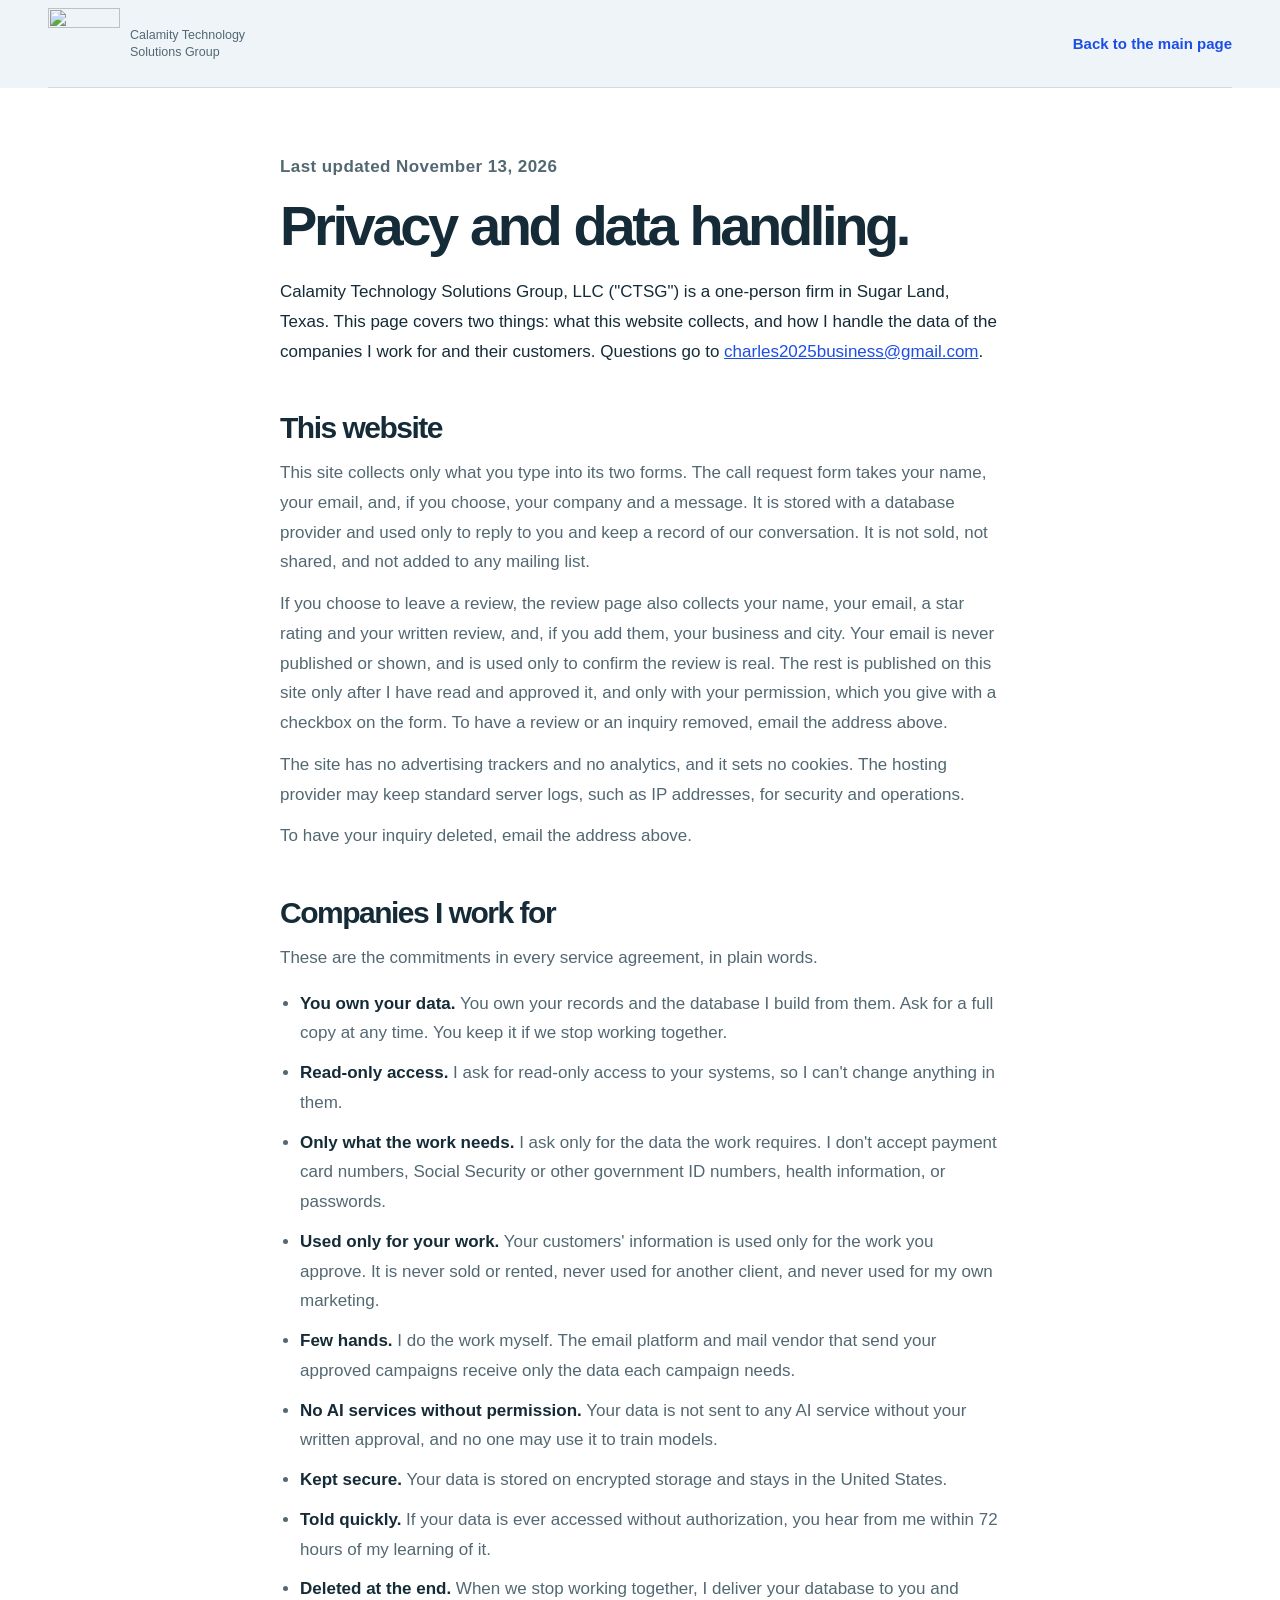
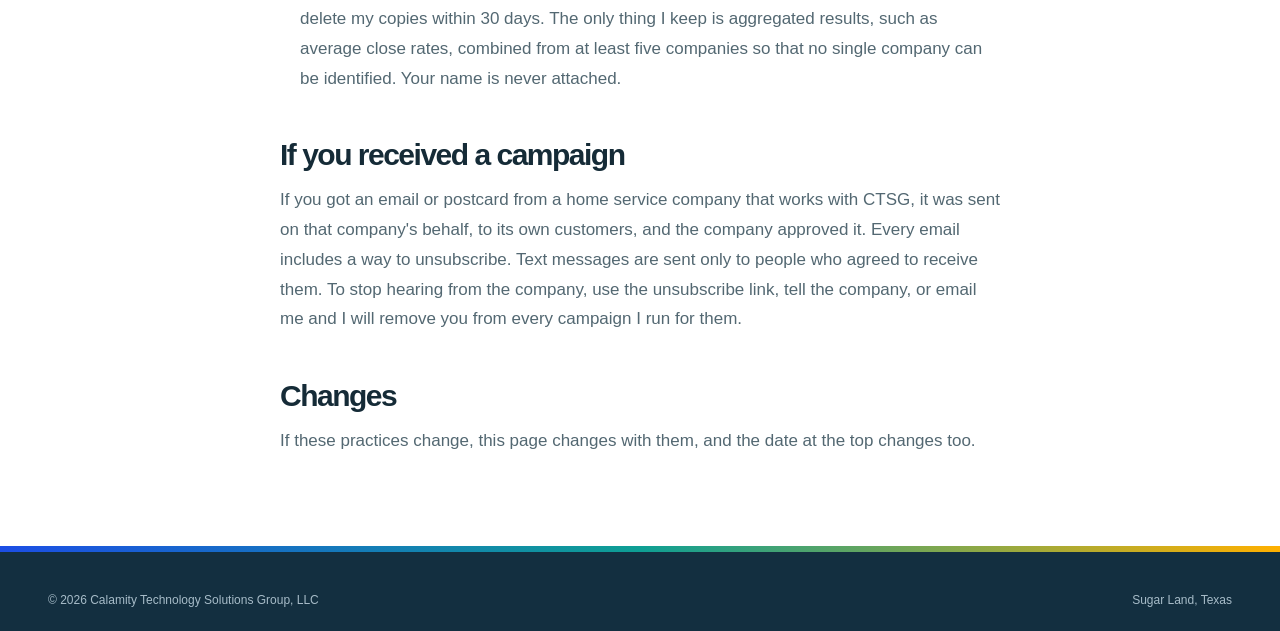
==== commit 5cfd71ef: "Websites offer, color and motion pass, bio rewrite, and a client reviews flow - Websites and search " ====
--- a/privacy.html
+++ b/privacy.html
@@ -12,7 +12,7 @@
   <link rel="apple-touch-icon" href="https://ctsg-htx.com/apple-touch-icon.png">
   <!-- Fall theme, Oct 1 to Nov 30 (styles.css). ?season=fall or ?season=off previews it on any day. -->
   <script>(function () { var q = /[?&]season=(fall|off)/.exec(location.search), m = new Date().getMonth(); if (q ? q[1] === 'fall' : m === 9 || m === 10) { document.documentElement.classList.add('fall'); } }());</script>
-  <link rel="stylesheet" href="styles.css?v=12">
+  <link rel="stylesheet" href="styles.css?v=25">
 </head>
 <body>
   <a class="skip-link" href="#main">Skip to content</a>
@@ -28,12 +28,13 @@
 
   <main id="main" class="legal">
     <div class="shell legal-body">
-      <p class="eyebrow">Last updated October 5, 2026</p>
+      <p class="eyebrow">Last updated November 13, 2026</p>
       <h1>Privacy and data handling.</h1>
       <p class="legal-lead">Calamity Technology Solutions Group, LLC ("CTSG") is a one-person firm in Sugar Land, Texas. This page covers two things: what this website collects, and how I handle the data of the companies I work for and their customers. Questions go to <a href="mailto:charles2025business@gmail.com">charles2025business@gmail.com</a>.</p>
 
       <h2>This website</h2>
-      <p>The only information this site collects is what you type into the call request form: your name, your email, and, if you choose, your company and a message. It is stored with a database provider and used only to reply to you and keep a record of our conversation. It is not sold, not shared, and not added to any mailing list.</p>
+      <p>This site collects only what you type into its two forms. The call request form takes your name, your email, and, if you choose, your company and a message. It is stored with a database provider and used only to reply to you and keep a record of our conversation. It is not sold, not shared, and not added to any mailing list.</p>
+      <p>If you choose to leave a review, the review page also collects your name, your email, a star rating and your written review, and, if you add them, your business and city. Your email is never published or shown, and is used only to confirm the review is real. The rest is published on this site only after I have read and approved it, and only with your permission, which you give with a checkbox on the form. To have a review or an inquiry removed, email the address above.</p>
       <p>The site has no advertising trackers and no analytics, and it sets no cookies. The hosting provider may keep standard server logs, such as IP addresses, for security and operations.</p>
       <p>To have your inquiry deleted, email the address above.</p>
 
--- a/styles.css
+++ b/styles.css
@@ -24,10 +24,10 @@
 h3{font-size:30px}
 p{max-width:65ch}
 .shell{width:var(--shell);margin-inline:auto}
-.eyebrow{font-size:12px;line-height:1.5;font-weight:600;letter-spacing:.025em}
-.button{display:inline-flex;justify-content:space-between;align-items:center;gap:28px;min-height:54px;padding:14px 23px;border:1px solid var(--blue);border-radius:5px;background:var(--blue);color:white;text-decoration:none;font-size:14px;font-weight:600;transition:background .18s,transform .18s}
+.eyebrow{font-size:14px;line-height:1.5;font-weight:600;letter-spacing:.025em}
+.button{display:inline-flex;justify-content:space-between;align-items:center;gap:28px;min-height:54px;padding:14px 23px;border:1px solid var(--blue);border-radius:5px;background:var(--blue);color:white;text-decoration:none;font-size:16px;font-weight:600;transition:background .18s,transform .18s}
 .button:hover{background:var(--deep-blue);transform:translateY(-2px)}
-.text-link{display:inline-flex;align-items:center;gap:20px;padding-block:7px;border-bottom:1px solid currentColor;text-decoration:none;font-size:14px;font-weight:600}
+.text-link{display:inline-flex;align-items:center;gap:20px;padding-block:7px;border-bottom:1px solid currentColor;text-decoration:none;font-size:16px;font-weight:600}
 .text-link:hover{color:var(--blue)}
 :focus-visible{outline:3px solid #faad37;outline-offset:5px}
 .skip-link{position:fixed;z-index:500;top:8px;left:8px;padding:10px 18px;transform:translateY(-150%);background:var(--ink);color:white}
@@ -37,9 +37,9 @@
 .header-inner{height:var(--head-height);display:flex;align-items:center;justify-content:space-between;border-bottom:1px solid var(--line)}
 .brand{display:flex;align-items:center;gap:10px;flex-shrink:0;text-decoration:none}
 .brand img{width:72px;height:auto;flex-shrink:0}
-.brand>span{font-size:10px;font-weight:500;line-height:1.35;color:var(--muted);white-space:nowrap}
+.brand>span{font-size:12.5px;font-weight:500;line-height:1.35;color:var(--muted);white-space:nowrap}
 #main-nav{display:flex;gap:30px;align-items:center}
-#main-nav a{font-size:12px;font-weight:600;text-decoration:none}
+#main-nav a{font-size:14px;font-weight:600;text-decoration:none}
 #main-nav a:hover{color:var(--blue)}
 #main-nav .nav-cta{display:flex;align-items:center;gap:21px;padding:11px 17px;border:1px solid #a4b8c5;border-radius:4px}
 #main-nav .nav-cta:hover{border-color:var(--blue)}
@@ -52,9 +52,9 @@
 .location-dot{display:inline-block;width:6px;height:6px;border-radius:50%;background:var(--blue)}
 .hero h1{position:relative;font-size:clamp(42px,4.5vw,64px);margin-bottom:20px}
 .hero h1 em{font-style:normal;color:var(--blue);white-space:nowrap}
-.hero-copy{max-width:360px;font-size:15px;line-height:1.65;margin-bottom:22px}
+.hero-copy{max-width:360px;font-size:17px;line-height:1.65;margin-bottom:22px}
 .hero-content .button{max-width:none}
-.hero-note{margin-top:15px;font-size:11px;line-height:1.5;color:var(--muted)}
+.hero-note{margin-top:15px;font-size:13px;line-height:1.5;color:var(--muted)}
 .neighborhood{position:absolute;top:var(--scene-top);right:0;width:70%;max-width:calc((var(--hero-height) - var(--scene-top)) * 1.5);aspect-ratio:3/2;z-index:1}
 .neighborhood picture{display:contents}
 .neighborhood-image{width:100%;height:100%;object-fit:contain;pointer-events:none;user-select:none;mask-image:linear-gradient(to bottom,transparent,#000 5%,#000 91%,transparent),linear-gradient(to right,transparent,#000 20%);mask-composite:intersect}
@@ -62,7 +62,7 @@
 .pin-estimates{left:36%;top:63%}
 .pin-dormant{left:60%;top:29%}
 .pin-plans{left:83%;top:62%}
-.pin-label{display:flex;align-items:center;gap:8px;background:white;padding:10px 13px;border:1px solid #c7d6df;border-radius:5px;font-size:11px;font-weight:600;white-space:nowrap;box-shadow:0 5px 18px #1c374522;transition:transform .2s,background .2s,color .2s}
+.pin-label{display:flex;align-items:center;gap:8px;background:white;padding:10px 13px;border:1px solid #c7d6df;border-radius:5px;font-size:13px;font-weight:600;white-space:nowrap;box-shadow:0 5px 18px #1c374522;transition:transform .2s,background .2s,color .2s}
 .pin-label i{width:7px;height:7px;display:block;border-radius:50%;background:#abc0ca}
 .pin-stem{height:31px;width:1px;background:#688490;position:relative}
 .pin-stem:after{content:"";position:absolute;width:7px;height:7px;bottom:-4px;left:-3px;border-radius:50%;background:white;box-shadow:0 0 0 3px #36536833}
@@ -71,16 +71,16 @@
 .home-pin.is-active .pin-label i{background:white}
 .home-pin.is-active .pin-stem{background:var(--blue)}
 .home-pin.is-active .pin-stem:after{background:var(--blue);box-shadow:0 0 0 4px #fff9}
-.scene-caption{position:absolute;right:19%;bottom:1%;font-size:10px;font-weight:500;color:var(--muted)}
+.scene-caption{position:absolute;right:19%;bottom:1%;font-size:12.5px;font-weight:500;color:var(--muted)}
 .scene-note{position:absolute;left:30%;bottom:0;width:48%;max-width:350px;padding:18px 24px 16px 20px;background:#fff;border:1px solid var(--line);border-radius:7px;box-shadow:0 12px 40px #152b371c;z-index:5}
 .scene-note[hidden]{display:none}
-.scene-note>p{font-size:13px;font-weight:650;line-height:1.4;padding-right:10px}
-.scene-note>span{display:block;margin-top:7px;font-size:11px;line-height:1.55;color:var(--muted)}
-.scene-note>a{display:flex;justify-content:space-between;align-items:center;margin-top:10px;font-size:11px;font-weight:600;color:var(--blue);text-decoration:none}
+.scene-note>p{font-size:15px;font-weight:650;line-height:1.4;padding-right:10px}
+.scene-note>span{display:block;margin-top:7px;font-size:13px;line-height:1.55;color:var(--muted)}
+.scene-note>a{display:flex;justify-content:space-between;align-items:center;margin-top:10px;font-size:13px;font-weight:600;color:var(--blue);text-decoration:none}
 .scene-close{position:absolute;top:7px;right:9px;border:0;background:none;color:var(--muted);font-size:20px;line-height:1;padding:3px}
 .neighborhood.is-inspecting .scene-caption{visibility:hidden}
 .systems-strip{position:relative;z-index:1;display:flex;align-items:center;justify-content:space-between;gap:35px;min-height:96px;border-top:1px solid var(--line);background:var(--paper)}
-.systems-strip>p{font-size:11px;color:var(--muted);line-height:1.5;white-space:nowrap}
+.systems-strip>p{font-size:13px;color:var(--muted);line-height:1.5;white-space:nowrap}
 .systems-strip strong{color:var(--ink);font-weight:600}
 .system-names{display:flex;align-items:center;justify-content:space-between;gap:34px;flex:1;max-width:880px}
 .system-names span{font-size:clamp(16px,1.6vw,25px);font-weight:650;letter-spacing:-.04em;color:#334f5d}
@@ -90,80 +90,88 @@
 .section-intro>p:last-child{max-width:365px;font-size:16px;line-height:1.65;color:var(--muted);padding-bottom:4px}
 .opportunity-workspace{margin-top:47px;border:1px solid var(--line);border-radius:9px;overflow:hidden}
 .opportunity-tabs{display:grid;grid-template-columns:repeat(3,1fr);background:#f2f6f9}
-.opportunity-tab{display:flex;align-items:center;justify-content:space-between;gap:12px;padding:23px 28px;text-align:left;border:0;border-right:1px solid var(--line);border-bottom:1px solid var(--line);background:none;color:var(--muted);font-size:14px;font-weight:600;position:relative}
+.opportunity-tab{display:flex;align-items:center;justify-content:space-between;gap:12px;padding:23px 28px;text-align:left;border:0;border-right:1px solid var(--line);border-bottom:1px solid var(--line);background:none;color:var(--muted);font-size:16px;font-weight:600;position:relative}
 .opportunity-tab:last-child{border-right:0}
 .opportunity-tab.is-active{background:white;border-bottom-color:white;color:var(--blue)}
 .opportunity-tab.is-active:before{position:absolute;content:"";height:3px;inset:0 0 auto;background:var(--blue)}
 .opportunity-tab:hover{color:var(--blue)}
 .opportunity-detail{display:grid;grid-template-columns:1.3fr 1fr;gap:9%;padding:45px 46px 49px;min-height:330px}
-.detail-kicker{font-size:11px;font-weight:600;color:var(--muted);margin-bottom:19px}
+.detail-kicker{font-size:13px;font-weight:600;color:var(--muted);margin-bottom:19px}
 .opportunity-head h3{font-size:clamp(28px,3vw,43px);margin-bottom:19px}
-.opportunity-head>p:last-child{max-width:480px;font-size:15px;color:var(--muted);line-height:1.7}
+.opportunity-head>p:last-child{max-width:480px;font-size:17px;color:var(--muted);line-height:1.7}
 .opportunity-action{position:relative;border-left:1px solid var(--line);padding-left:38px}
 .opportunity-action h4{max-width:290px;font-size:24px;letter-spacing:-.035em;margin-bottom:14px}
-.opportunity-action>p:not(.detail-kicker){max-width:345px;font-size:13px;color:var(--muted);line-height:1.7}
-.opportunity-action .text-link{font-size:12px;margin-top:19px;gap:12px}
-.example-note{font-size:10px;margin-top:15px;color:var(--muted)}
+.opportunity-action>p:not(.detail-kicker){max-width:345px;font-size:15px;color:var(--muted);line-height:1.7}
+.opportunity-action .text-link{font-size:14px;margin-top:19px;gap:12px}
+.example-note{font-size:12.5px;margin-top:15px;color:var(--muted)}
 .approach{padding:98px 0 94px;background:var(--blue);color:#fff}
 .approach-layout{display:grid;grid-template-columns:1fr 1fr;gap:13%}
 .approach-intro .eyebrow{color:#d1dcff;margin-bottom:32px}
 .approach-intro h2{font-size:clamp(60px,6.2vw,92px);line-height:.99;letter-spacing:-.065em}
 .approach-intro h2>span{color:#bfd4ff}
-.approach-intro>p:last-of-type{max-width:330px;margin-top:30px;color:#e3ebff;font-size:15px}
+.approach-intro>p:last-of-type{max-width:330px;margin-top:30px;color:#e3ebff;font-size:17px}
 .ownership-note{display:flex;align-items:start;gap:20px;margin-top:56px;max-width:365px}
 .ownership-note svg{width:27px;height:32px;flex-shrink:0;margin-top:1px}
-.ownership-note strong{font-size:14px;font-weight:600}
-.ownership-note p{margin-top:7px;font-size:12px;line-height:1.7;color:#d1ddff}
+.ownership-note strong{font-size:16px;font-weight:600}
+.ownership-note p{margin-top:7px;font-size:14px;line-height:1.7;color:#d1ddff}
 .rhythm-step{padding:25px 0 33px;border-top:1px solid #ffffff55}
 .rhythm-step:first-child{padding-top:21px}
 .rhythm-step:last-child{padding-bottom:0}
-.step-label{display:flex;justify-content:space-between;gap:20px;margin-bottom:19px;font-size:10px;color:#d1ddff}
+.step-label{display:flex;justify-content:space-between;gap:20px;margin-bottom:19px;font-size:12.5px;color:#d1ddff}
 .step-label span:first-child{font-weight:600}
 .rhythm-step h3{font-size:30px;letter-spacing:-.04em;margin-bottom:15px;line-height:1.1}
-.rhythm-step p{max-width:400px;font-size:13px;line-height:1.7;color:#e3ebff}
+.rhythm-step p{max-width:400px;font-size:15px;line-height:1.7;color:#e3ebff}
 .wider-work{padding:83px 0 95px;background:#fff}
 .wider-layout{display:grid;grid-template-columns:.85fr 1.15fr;gap:12%;align-items:start}
 .wider-layout .eyebrow{margin-bottom:23px;color:var(--blue)}
 .wider-layout h2{font-size:39px}
-.wider-note{margin-top:18px;max-width:300px;font-size:13px;line-height:1.65;color:var(--muted)}
+.wider-note{margin-top:18px;max-width:300px;font-size:15px;line-height:1.65;color:var(--muted)}
 .service-rows{border-top:1px solid var(--line)}
 .service-rows details{border-bottom:1px solid var(--line)}
-.service-rows summary{display:flex;align-items:center;justify-content:space-between;gap:20px;padding:24px 0;list-style:none;font-size:15px;font-weight:600;cursor:pointer}
+.service-rows summary{display:flex;align-items:center;justify-content:space-between;gap:20px;padding:24px 0;list-style:none;font-size:17px;font-weight:600;cursor:pointer}
 .service-rows summary::-webkit-details-marker{display:none}
 .disclosure-mark{font-size:24px;font-weight:400;color:var(--blue);line-height:1}
 .service-rows details[open] .disclosure-mark{transform:rotate(45deg)}
-.service-rows details p{padding:0 35px 26px 0;color:var(--muted);font-size:14px;line-height:1.7}
+.service-rows details p{padding:0 35px 26px 0;color:var(--muted);font-size:16px;line-height:1.7}
 .pricing{padding:89px 0 37px;background:#e0edf5}
 .pricing-top{display:grid;grid-template-columns:1fr 1fr;gap:12%;align-items:end;margin-bottom:43px}
 .pricing-top .eyebrow{margin-bottom:21px;color:var(--blue)}
-.pricing-top>p{max-width:382px;font-size:15px;color:var(--muted);margin-bottom:3px}
+.pricing-top>p{max-width:382px;font-size:17px;color:var(--muted);margin-bottom:3px}
 .pricing-top strong{font-weight:600;color:var(--ink)}
 .pricing-ledger{display:grid;grid-template-columns:1fr 1fr;border-block:1px solid #b5cad7}
+.ledger-label{margin:0 0 12px;font-size:13px;font-weight:600;letter-spacing:.08em;text-transform:uppercase;color:var(--blue)}
+.pricing-ledger+.ledger-label{margin-top:38px}
+.wider-note+.wider-note{margin-top:16px}
 .price-item{padding:32px 45px 34px 0}
 .price-item+article{border-left:1px solid #b5cad7;padding-left:45px;padding-right:0}
 .price-heading{display:flex;justify-content:space-between;align-items:center;gap:15px}
 .price-heading h3{font-size:24px}
-.price-heading>span{font-size:11px;color:var(--muted)}
+.price-heading>span{font-size:13px;color:var(--muted)}
 .price{margin:23px 0 17px;font-size:clamp(32px,3.3vw,47px);font-weight:600;letter-spacing:-.045em;white-space:nowrap;line-height:1.2}
 .price span{font-size:.5em;font-weight:400;color:var(--muted);vertical-align:middle;margin-inline:.18em}
-.price-item>p:last-child{max-width:440px;font-size:13px;color:var(--muted);line-height:1.7}
-.trade-footer{display:flex;justify-content:space-between;gap:30px;margin-top:28px;font-size:11px;color:var(--muted)}
+.price-item>p:last-child{max-width:440px;font-size:15px;color:var(--muted);line-height:1.7}
+.trade-footer{display:flex;justify-content:space-between;gap:30px;margin-top:28px;font-size:13px;color:var(--muted)}
 .trade-footer p:first-child{font-weight:600;color:var(--ink)}
+.pricing-cta{display:flex;align-items:center;gap:22px;margin-top:34px;padding-bottom:18px}
+.pricing-cta p{font-size:14px;color:var(--muted)}
+.form-privacy{margin-top:13px;font-size:13px;line-height:1.6;color:var(--muted);max-width:none}
+.form-privacy a{color:var(--blue);font-weight:600}
+.sticky-cta{display:none}
 .contact{padding:105px 0 95px;background:#f7fafc}
 .contact-layout{display:grid;grid-template-columns:1fr 1fr;gap:11%}
 .contact-intro>.eyebrow{margin-bottom:23px;color:var(--blue)}
 .contact-intro h2{font-size:clamp(40px,4.1vw,61px)}
-.contact-lead{margin-top:25px;max-width:410px;font-size:15px;line-height:1.75;color:var(--muted)}
-.contact-email{margin-top:14px;font-size:14px;color:var(--muted)}
+.contact-lead{margin-top:25px;max-width:410px;font-size:17px;line-height:1.75;color:var(--muted)}
+.contact-email{margin-top:14px;font-size:16px;color:var(--muted)}
 .contact-email a{color:var(--blue);font-weight:600;overflow-wrap:anywhere}
 .footer-bottom a{color:inherit}
-.legal-back{font-size:13px;font-weight:600;color:var(--blue);text-decoration:none}
+.legal-back{font-size:15px;font-weight:600;color:var(--blue);text-decoration:none}
 .legal-back:hover{text-decoration:underline}
 .legal{padding:64px 0 90px;background:#fff}
 .legal-body{max-width:720px}
 .legal h1{font-size:clamp(36px,5vw,56px);margin:14px 0 22px}
 .legal h2{font-size:clamp(24px,2.6vw,30px);margin:46px 0 14px}
-.legal p,.legal li{max-width:none;font-size:15px;line-height:1.75;color:var(--muted)}
+.legal p,.legal li{max-width:none;font-size:17px;line-height:1.75;color:var(--muted)}
 .legal p+p{margin-top:12px}
 .legal .legal-lead{font-size:17px;color:var(--ink)}
 .legal ul{margin:16px 0 0;padding-left:20px}
@@ -174,23 +182,24 @@
 .anthony{display:flex;align-items:flex-start;gap:24px;margin-top:46px}
 .anthony img{width:100px;height:124px;object-fit:cover;object-position:center 22%;border-radius:5px}
 .anthony h3{font-size:clamp(24px,2.2vw,30px);font-weight:700;color:var(--blue);margin:0 0 6px}
-.anthony p{font-size:12px;line-height:1.7;color:var(--muted);max-width:305px}
+.anthony p{font-size:14px;line-height:1.7;color:var(--muted);max-width:420px}
+.anthony p+p{margin-top:9px}
 .anthony .anthony-intro{font-size:21px;font-weight:650;letter-spacing:-.05em;line-height:1.06;color:var(--ink);margin-bottom:10px}
-.anthony strong{display:block;font-size:10px;font-weight:600;margin-top:13px}
+.anthony strong{display:block;font-size:12.5px;font-weight:600;margin-top:13px}
 .inquiry-form{background:#fff;border:1px solid var(--line);border-radius:9px;padding:33px 36px 31px}
 .inquiry-form h3{font-size:26px}
-.form-intro{font-size:12px;color:var(--muted);margin-top:9px;margin-bottom:23px}
+.form-intro{font-size:14px;color:var(--muted);margin-top:9px;margin-bottom:23px}
 .form-row{display:grid;grid-template-columns:1fr 1fr;gap:20px}
 .field{margin-top:17px}
-.field label{display:flex;align-items:center;justify-content:space-between;gap:9px;font-size:11px;font-weight:600;margin-bottom:7px}
-.field label span{font-size:9px;font-weight:400;color:var(--muted)}
-.field input,.field textarea{width:100%;border:1px solid #b7c9d4;background:#fafcfd;border-radius:4px;color:var(--ink);font-size:14px;padding:10px 12px}
+.field label{display:flex;align-items:center;justify-content:space-between;gap:9px;font-size:13px;font-weight:600;margin-bottom:7px}
+.field label span{font-size:12px;font-weight:400;color:var(--muted)}
+.field input,.field textarea{width:100%;border:1px solid #b7c9d4;background:#fafcfd;border-radius:4px;color:var(--ink);font-size:16px;padding:10px 12px}
 .field input{height:43px}
 .field textarea{resize:vertical;min-height:109px}
-.field textarea::placeholder{color:#768c98;font-size:12px}
+.field textarea::placeholder{color:#768c98;font-size:14px}
 .field input:focus,.field textarea:focus{outline:2px solid var(--blue);outline-offset:2px}
-.form-button{margin-top:23px;width:100%;min-height:49px;font-size:12px}
-.form-status{font-size:12px;color:var(--muted);margin-top:13px}
+.form-button{margin-top:23px;width:100%;min-height:49px;font-size:14px}
+.form-status{font-size:14px;color:var(--muted);margin-top:13px}
 .form-status:empty{display:none}
 .form-status.is-ok{padding:24px;border:1px solid var(--line);border-radius:7px;background:white;color:var(--ink);font-size:16px}
 .form-status.is-error{color:#a62b2b}
@@ -199,28 +208,28 @@
 .footer-main{display:grid;grid-template-columns:1fr 1.2fr auto;align-items:start;gap:55px}
 .footer-brand{display:flex;gap:15px;align-items:center;color:#fff;text-decoration:none}
 .footer-brand img{width:72px;height:auto;flex-shrink:0}
-.footer-brand span{font-size:10px;line-height:1.5;font-weight:400}
-.footer-main>p{font-size:11px;line-height:1.7;color:#adbfcb}
-.back-top{display:flex;gap:18px;align-items:center;font-size:11px;text-decoration:none;white-space:nowrap}
+.footer-brand span{font-size:12.5px;line-height:1.5;font-weight:400}
+.footer-main>p{font-size:13px;line-height:1.7;color:#adbfcb}
+.back-top{display:flex;gap:18px;align-items:center;font-size:13px;text-decoration:none;white-space:nowrap}
 .back-top span{font-size:21px}
-.footer-bottom{display:flex;justify-content:space-between;gap:20px;margin-top:39px;padding-top:20px;border-top:1px solid #ffffff26;font-size:9px;color:#a7bcc8}
+.footer-bottom{display:flex;justify-content:space-between;gap:20px;margin-top:39px;padding-top:20px;border-top:1px solid #ffffff26;font-size:12px;color:#a7bcc8}
 @media(max-width:1120px){
 :root{--shell:calc(100% - 64px);--head-height:80px}
 #main-nav{gap:24px}
 .hero{--hero-height:540px;--scene-top:40px}
 .hero-content{padding-top:48px}
-.hero-copy{max-width:330px;font-size:14px}
+.hero-copy{max-width:330px;font-size:16px}
 .hero h1{font-size:clamp(36px,4.5vw,50px)}
 .neighborhood{right:-4%;width:78%}
-.pin-label{padding:9px 11px;font-size:11px;gap:6px}
+.pin-label{padding:9px 11px;font-size:13px;gap:6px}
 .pin-plans{left:79%}
 .pin-stem{height:25px}
-.scene-caption{bottom:1%;right:18%;font-size:9px}
+.scene-caption{bottom:1%;right:18%;font-size:12px}
 .scene-note{left:32%;bottom:2%;width:52%;padding:15px 22px 14px 16px}
-.hero .eyebrow{font-size:10px}
+.hero .eyebrow{font-size:12.5px}
 .opportunity-detail{padding:34px;gap:6%}
 .opportunity-action{padding-left:28px}
-.opportunity-tabs button{padding:19px 22px;font-size:12px}
+.opportunity-tabs button{padding:19px 22px;font-size:14px}
 .approach-layout{gap:10%}
 .price-item{padding-right:30px}.price-item+article{padding-left:30px}
 .price-heading h3{font-size:22px}
@@ -232,37 +241,37 @@
 @media(max-width:800px){
 :root{--shell:calc(100% - 40px);--head-height:72px}
 .brand img{width:60px}
-#main-nav{gap:18px}#main-nav a{font-size:11px}#main-nav .nav-cta{padding:8px 12px;gap:12px}
+#main-nav{gap:18px}#main-nav a{font-size:13px}#main-nav .nav-cta{padding:8px 12px;gap:12px}
 .hero{--hero-height:510px;--scene-top:72px}
 .hero-content{padding-top:40px}
 .hero h1{font-size:clamp(32px,4.9vw,40px)}
-.hero-content>*{max-width:45%}.hero-copy{font-size:13px}
-.hero-content .button{font-size:12px;padding:12px 16px;min-height:49px;gap:17px}
-.hero-note{font-size:10px}
+.hero-content>*{max-width:45%}.hero-copy{font-size:15px}
+.hero-content .button{font-size:14px;padding:12px 16px;min-height:49px;gap:17px}
+.hero-note{font-size:12.5px}
 .pin-plans{left:80%;top:64%}
-.pin-label{font-size:10px;padding:8px 10px}
+.pin-label{font-size:12.5px;padding:8px 10px}
 .pin-label i{width:5px;height:5px}
 .scene-caption{right:16%;bottom:0}
 .systems-strip{min-height:99px;gap:24px}
 .system-names{gap:20px}.system-names span{font-size:16px}
 .opportunities{padding:70px 0 55px}
-.section-intro{gap:7%}.section-intro>p:last-child{font-size:14px}
+.section-intro{gap:7%}.section-intro>p:last-child{font-size:16px}
 .opportunity-detail{gap:5%;padding:29px;min-height:335px}
 .opportunity-action{padding-left:24px}
 .opportunity-action h4{font-size:22px}
-.opportunity-action>p:not(.detail-kicker){font-size:12px}
-.opportunity-action .text-link{font-size:11px}
+.opportunity-action>p:not(.detail-kicker){font-size:14px}
+.opportunity-action .text-link{font-size:13px}
 .approach{padding:75px 0}
 .approach-intro h2{font-size:62px}
 .approach-layout{gap:9%}
 .wider-layout{gap:8%}.wider-layout h2{font-size:33px}
-.service-rows summary{font-size:14px}
+.service-rows summary{font-size:16px}
 .pricing{padding-top:69px}
 .price-heading{display:block}.price-heading>span{display:block;margin-top:10px}
 .price{font-size:34px}
-.trade-footer{font-size:10px}
+.trade-footer{font-size:12.5px}
 .contact{padding:75px 0}
-.contact-layout{gap:6%}.contact-intro h2{font-size:39px}.contact-lead{font-size:13px}
+.contact-layout{gap:6%}.contact-intro h2{font-size:39px}.contact-lead{font-size:15px}
 .form-row{grid-template-columns:1fr;gap:0}
 .anthony{flex-direction:column;margin-top:30px;gap:18px}
 .anthony img{width:94px;height:115px}
@@ -271,120 +280,124 @@
 @media(max-width:640px){
 :root{--shell:calc(100% - 36px);--head-height:72px}
 .header-inner{height:72px}
-.brand>span{font-size:9px}
-.menu-toggle{display:flex;align-items:center;gap:16px;background:none;border:0;padding:8px 0;font-size:12px;color:var(--ink);font-weight:600}
+.brand>span{font-size:12px}
+.menu-toggle{display:flex;align-items:center;gap:16px;background:none;border:0;padding:8px 0;font-size:14px;color:var(--ink);font-weight:600}
 .menu-toggle span{font-size:25px;line-height:1}
 #main-nav{display:none;position:absolute;left:0;right:0;top:72px;background:var(--paper);padding:16px 18px 25px;border-bottom:1px solid var(--line);box-shadow:0 14px 20px #152b3710}
 #main-nav.is-open{display:flex;flex-direction:column;align-items:stretch;gap:0}
-#main-nav a{padding:13px 0;font-size:15px}
+#main-nav a{padding:13px 0;font-size:17px}
 #main-nav .nav-cta{margin-top:10px;padding:12px 15px;justify-content:space-between}
 .hero-canvas{min-height:0;display:flex;flex-direction:column}
 .hero-content{padding-top:33px}
 .hero-content>*{max-width:100%}
-.hero .eyebrow{font-size:9px;margin-bottom:22px;letter-spacing:.015em}
+.hero .eyebrow{font-size:12px;margin-bottom:22px;letter-spacing:.015em}
 .hero h1{font-size:clamp(30px,10.5vw,60px);line-height:1.06;margin-bottom:23px}
-.hero-copy{font-size:14px;line-height:1.65;max-width:365px;margin-bottom:23px}
-.hero-content .button{font-size:13px;min-height:50px;padding-inline:18px;gap:28px}
-.hero-note{font-size:10px;margin-top:14px;line-height:1.5}
+.hero-copy{font-size:16px;line-height:1.65;max-width:365px;margin-bottom:23px}
+.hero-content .button{font-size:15px;min-height:50px;padding-inline:18px;gap:28px}
+.hero-note{font-size:12.5px;margin-top:14px;line-height:1.5}
 .neighborhood{position:relative;top:auto;right:auto;width:117%;max-width:none;align-self:center;margin-top:-12px;margin-left:-3%;margin-bottom:5px}
-.pin-label{font-size:10px;padding:8px 9px;gap:5px}
+.pin-label{font-size:12.5px;padding:8px 9px;gap:5px}
 .pin-stem{height:21px}
 .pin-estimates{left:34%;top:64%}
 .pin-dormant{left:60%;top:27%}
 .pin-plans{left:77%;top:63%}
-.scene-caption{right:auto;left:25%;bottom:3%;font-size:9px}
+.scene-caption{right:auto;left:25%;bottom:3%;font-size:12px}
 .scene-note{left:24%;bottom:1%;width:65%;max-width:300px;padding:15px 25px 13px 16px}
 .systems-strip{display:block;padding:19px 0 24px;min-height:0}
-.systems-strip>p{font-size:10px;margin-bottom:19px}
+.systems-strip>p{font-size:12.5px;margin-bottom:19px}
 .systems-strip>p br{display:none}
 .system-names{display:grid;grid-template-columns:repeat(3,1fr);gap:13px}
-.system-names span{font-size:12px;white-space:nowrap;text-align:center}
+.system-names span{font-size:14px;white-space:nowrap;text-align:center}
 .system-names span:first-child{text-align:left}
 .system-names span:last-child{text-align:right}
 .opportunities{padding:54px 0 43px}
 .section-intro{display:block}
-.section-intro>.eyebrow{font-size:10px;margin-bottom:18px}
+.section-intro>.eyebrow{font-size:12.5px;margin-bottom:18px}
 h2{font-size:39px}
-.section-intro>p:last-child{margin-top:21px;font-size:14px;max-width:360px}
+.section-intro>p:last-child{margin-top:21px;font-size:16px;max-width:360px}
 .opportunity-workspace{margin-top:28px;border-radius:7px}
 .opportunity-tabs{grid-template-columns:1fr}
-.opportunity-tab{border-right:0;padding:14px 18px!important;font-size:12px!important;border-bottom:1px solid var(--line)}
+.opportunity-tab{border-right:0;padding:14px 18px!important;font-size:14px!important;border-bottom:1px solid var(--line)}
 .opportunity-tab.is-active{border-bottom-color:var(--line)}
 .opportunity-tab.is-active:before{width:3px;height:auto;inset:0 auto 0 0}
 .opportunity-detail{display:block;min-height:0;padding:25px 21px}
 .opportunity-head h3{font-size:29px;line-height:1.12}
-.detail-kicker{font-size:10px;margin-bottom:15px}
-.opportunity-head>p:last-child{font-size:13px}
+.detail-kicker{font-size:12.5px;margin-bottom:15px}
+.opportunity-head>p:last-child{font-size:15px}
 .opportunity-action{border-left:0;border-top:1px solid var(--line);padding:22px 0 0;margin-top:25px}
 .opportunity-action h4{font-size:24px;max-width:250px;line-height:1.1}
-.opportunity-action>p:not(.detail-kicker){font-size:13px}
-.opportunity-action .text-link{font-size:11px;margin-top:16px}
-.example-note{font-size:9px;line-height:1.6;max-width:340px}
+.opportunity-action>p:not(.detail-kicker){font-size:15px}
+.opportunity-action .text-link{font-size:13px;margin-top:16px}
+.example-note{font-size:12px;line-height:1.6;max-width:340px}
 .approach{padding:56px 0 52px}
 .approach-layout{display:block}
-.approach-intro .eyebrow{font-size:10px;margin-bottom:26px}
+.approach-intro .eyebrow{font-size:12.5px;margin-bottom:26px}
 .approach-intro h2{font-size:58px}
 .approach-intro h2 br:nth-child(2){display:none}
 .approach-intro h2>span{display:block;margin-top:3px}
 .approach-intro h2>span br{display:none}
-.approach-intro>p:last-of-type{font-size:14px;max-width:360px;margin-top:22px}
+.approach-intro>p:last-of-type{font-size:16px;max-width:360px;margin-top:22px}
 .ownership-note{margin-top:29px;gap:17px;max-width:360px}
-.ownership-note strong{font-size:13px}
-.ownership-note p{font-size:11px}
+.ownership-note strong{font-size:15px}
+.ownership-note p{font-size:13px}
 .working-rhythm{margin-top:46px}
 .rhythm-step{padding:25px 0 28px}
 .rhythm-step h3{font-size:29px}
-.rhythm-step p{font-size:13px;max-width:365px}
-.step-label{font-size:9px}
+.rhythm-step p{font-size:15px;max-width:365px}
+.step-label{font-size:12px}
 .wider-work{padding:53px 0 54px}
 .wider-layout{display:block}
-.wider-layout .eyebrow{font-size:10px;margin-bottom:20px}
+.wider-layout .eyebrow{font-size:12.5px;margin-bottom:20px}
 .wider-layout h2{font-size:36px}
 .wider-note{margin:14px 0 24px}
 .service-rows{margin-top:28px}
-.service-rows summary{font-size:13px;padding:22px 0}
-.service-rows details p{font-size:13px}
+.service-rows summary{font-size:15px;padding:22px 0}
+.service-rows details p{font-size:15px}
 .pricing{padding:54px 0 30px}
 .pricing-top{display:block;margin-bottom:28px}
-.pricing-top .eyebrow{font-size:10px;margin-bottom:20px}
-.pricing-top>p{margin-top:23px;font-size:14px;max-width:355px}
+.pricing-top .eyebrow{font-size:12.5px;margin-bottom:20px}
+.pricing-top>p{margin-top:23px;font-size:16px;max-width:355px}
 .pricing-ledger{display:block}
 .price-item{padding:28px 0}
 .price-item+article{padding:28px 0;border-left:0;border-top:1px solid #b5cad7}
 .price-heading{display:flex}
 .price-heading h3{font-size:24px}
-.price-heading>span{margin-top:0;font-size:10px}
+.price-heading>span{margin-top:0;font-size:12.5px}
 .price{font-size:39px;margin:20px 0 16px}
-.price-item>p:last-child{font-size:13px}
-.trade-footer{display:block;font-size:11px;margin-top:23px}
+.price-item>p:last-child{font-size:15px}
+.trade-footer{display:block;font-size:13px;margin-top:23px}
 .trade-footer p+p{margin-top:10px;line-height:1.9}
 .contact{padding:54px 0 45px}
 .contact-layout{display:block}
-.contact-intro>.eyebrow{font-size:10px;margin-bottom:19px}
+.contact-intro>.eyebrow{font-size:12.5px;margin-bottom:19px}
 .contact-intro h2{font-size:42px}
-.contact-lead{font-size:14px;margin-top:23px}
+.contact-lead{font-size:16px;margin-top:23px}
 .anthony{flex-direction:row;gap:20px;margin-top:30px}
 .anthony img{width:86px;height:112px}
 .anthony h3{font-size:24px}
-.anthony p{font-size:11px}.anthony strong{font-size:9px;margin-top:9px}
+.anthony p{font-size:13px}.anthony strong{font-size:12px;margin-top:9px}
 .inquiry-form{margin-top:34px;padding:27px 22px}
 .inquiry-form h3{font-size:27px}
 .form-row{grid-template-columns:1fr 1fr;gap:14px}
-.field label{font-size:10px}.field label span{font-size:8px}
+.field label{font-size:12.5px}.field label span{font-size:11px}
 .field input,.field textarea{font-size:16px}
-.form-button{font-size:12px}
+.form-button{font-size:14px}
+.pricing-cta{display:block;margin-top:26px}
+.pricing-cta .button{width:100%}
+.pricing-cta p{margin-top:11px}
+.sticky-cta:not([hidden]){display:flex;justify-content:space-between;align-items:center;position:fixed;z-index:15;left:12px;right:12px;bottom:calc(12px + env(safe-area-inset-bottom));min-height:50px;padding:13px 18px;border-radius:5px;background:var(--blue);color:#fff;text-decoration:none;font-size:15px;font-weight:600;box-shadow:0 10px 28px #152b3740}
 .site-footer{padding:31px 0 20px}
 .footer-main{display:block}
-.footer-main>p{margin-top:23px;font-size:11px}
-.back-top{margin-top:22px;font-size:11px}
-.footer-bottom{font-size:8px;margin-top:25px}
+.footer-main>p{margin-top:23px;font-size:13px}
+.back-top{margin-top:22px;font-size:13px}
+.footer-bottom{font-size:11px;margin-top:25px}
 }
 /* Fall theme, Oct 1 to Nov 30: the inline script in each page's <head> adds html.fall by date
    (?season=fall or ?season=off previews it any day); out of season none of this matches. Leaves come
    from fall.js. Rust accents keep white text and the eyebrows on cream above 4.5:1. */
 html.fall{--paper:#f6f0e7;--line:#e4d6c3;--muted:#62584f;--blue:#a8471a;--deep-blue:#87380f}
 html.fall .location-dot{width:12px;height:12px;border-radius:0;-webkit-mask:url("data:image/svg+xml,%3Csvg xmlns='http://www.w3.org/2000/svg' viewBox='0 0 24 24'%3E%3Cpath d='M12 1l1.6 4.4 2.5-1.2-.5 4.9 3.8-2.6.1 3.1 3.5.6-2.6 3.1 1.3 1.9-4.8.2.4 2.4-4.2-1.9-.5 3.6h-1.2l-.5-3.6-4.2 1.9.4-2.4-4.8-.2 1.3-1.9L1 10.2l3.5-.6.1-3.1 3.8 2.6-.5-4.9 2.5 1.2z'/%3E%3Cpath d='M11.4 18h1.2v5h-1.2z'/%3E%3C/svg%3E") center/contain no-repeat;mask:url("data:image/svg+xml,%3Csvg xmlns='http://www.w3.org/2000/svg' viewBox='0 0 24 24'%3E%3Cpath d='M12 1l1.6 4.4 2.5-1.2-.5 4.9 3.8-2.6.1 3.1 3.5.6-2.6 3.1 1.3 1.9-4.8.2.4 2.4-4.2-1.9-.5 3.6h-1.2l-.5-3.6-4.2 1.9.4-2.4-4.8-.2 1.3-1.9L1 10.2l3.5-.6.1-3.1 3.8 2.6-.5-4.9 2.5 1.2z'/%3E%3Cpath d='M11.4 18h1.2v5h-1.2z'/%3E%3C/svg%3E") center/contain no-repeat}
-html.fall .brand::after{content:"";width:36px;height:36px;flex-shrink:0;transform:rotate(-8deg);background:url("data:image/svg+xml,%3Csvg xmlns='http://www.w3.org/2000/svg' viewBox='0 0 24 24'%3E%3Cellipse cx='7.6' cy='14.6' rx='5.6' ry='7.4' fill='%23b4532a'/%3E%3Cellipse cx='16.4' cy='14.6' rx='5.6' ry='7.4' fill='%23b4532a'/%3E%3Cellipse cx='12' cy='14.6' rx='5' ry='7.9' fill='%23e07a2a'/%3E%3Cpath d='M12 7.2c-.1-2 .4-3.6 1.8-4.8' stroke='%234d6b2a' stroke-width='2' fill='none' stroke-linecap='round'/%3E%3Cpath d='M13.4 5.6c.9-2.3 3.4-3.2 5.8-2.4-.8 2.3-3.3 3.3-5.8 2.4z' fill='%236f8f35'/%3E%3Cpath d='M6.6 13.2 8.6 10l1.8 3.2zM13.6 13.2 15.4 10l2 3.2zM11 15.6l1-1.6 1 1.6zM5.8 16.4l1.8.8 1-.8 1.2 1.2 1.2-.8 1 1.2 1-1.2 1.2.8 1.2-1.2 1 .8 1.8-.8c-.8 3.2-3.4 4.6-6.2 4.6s-5.4-1.4-6.2-4.6z' fill='%23ffd75a' stroke='%237a2e0e' stroke-width='.5' stroke-linejoin='round'/%3E%3C/svg%3E") center/contain no-repeat}
+html.fall .brand::after{content:"";width:36px;height:36px;flex-shrink:0;transform:rotate(-8deg);background:url("cornucopia.svg") center/contain no-repeat}
 html.fall #main-nav .nav-cta{border-color:#cdb59a}
 html.fall #main-nav .nav-cta:hover{border-color:var(--blue)}
 html.fall .pin-label{border-color:#e0cdb6;box-shadow:0 5px 18px #45301c22}
@@ -404,4 +417,197 @@
 html.fall .site-footer{background:#2b1f18;color:#ecdccb}
 html.fall .footer-main>p{color:#c9b4a0}
 html.fall .footer-bottom{color:#bfa792}
-@media(prefers-reduced-motion:reduce){*,*:before,*:after{animation:none!important;transition:none!important}}
+/* ===== Color + motion layer (2026-11-13). Accent tokens swap with the fall theme; washes live on
+   pseudo-elements so they sit over every section background. Reveal classes are added by script.js
+   only to things below the fold, so with JS off nothing is hidden. ===== */
+:root{--teal:#0e9f94;--teal-ink:#0b7a71;--gold:#f5a623;--gold-ink:#a86b00;--coral:#f0624d;--coral-ink:#c5412c;--g2:#0e9f94}
+html.fall{--teal:#3f7d5c;--teal-ink:#2f6347;--gold:#e0a321;--gold-ink:#8a5a00;--coral:#c9502f;--coral-ink:#a63d1f;--g2:#d99a1e}
+html{scroll-behavior:smooth}
+.scroll-progress{position:fixed;z-index:60;top:0;left:0;right:0;height:3px;transform:scaleX(0);transform-origin:0 50%;background:linear-gradient(90deg,var(--blue),var(--g2),var(--coral));pointer-events:none}
+.site-header{transition:box-shadow .3s}
+.site-header.is-stuck{box-shadow:0 10px 26px -14px #152b3766}
+.brand img{transition:transform .5s cubic-bezier(.2,.8,.2,1)}
+.brand:hover img{transform:rotate(-10deg) scale(1.06)}
+#main-nav a:not(.nav-cta){position:relative;padding-block:6px}
+#main-nav a:not(.nav-cta):after{content:"";position:absolute;left:0;right:0;bottom:0;height:2px;border-radius:2px;background:linear-gradient(90deg,var(--blue),var(--g2));transform:scaleX(0);transform-origin:0 50%;transition:transform .3s cubic-bezier(.2,.8,.2,1)}
+#main-nav a:not(.nav-cta):hover:after,#main-nav a.is-current:after{transform:scaleX(1)}
+#main-nav a.is-current{color:var(--blue)}
+#main-nav .nav-cta{transition:background .2s,color .2s,border-color .2s}
+#main-nav .nav-cta:hover{background:var(--blue);color:#fff}
+.button{position:relative;overflow:hidden;background:linear-gradient(135deg,var(--blue),var(--deep-blue));box-shadow:0 10px 24px -10px color-mix(in srgb,var(--blue) 70%,transparent)}
+.button:after{content:"";position:absolute;top:0;bottom:0;left:-60%;width:40%;transform:skewX(-20deg) translateX(-120%);background:linear-gradient(90deg,transparent,#ffffff40,transparent);transition:transform .6s}
+.button:hover:after{transform:skewX(-20deg) translateX(520%)}
+.button:hover{box-shadow:0 16px 30px -12px color-mix(in srgb,var(--blue) 80%,transparent)}
+.text-link{background:linear-gradient(90deg,var(--blue),var(--g2)) left bottom/0 2px no-repeat;border-bottom-color:color-mix(in srgb,currentColor 45%,transparent);transition:background-size .35s,color .2s}
+.text-link:hover{background-size:100% 2px}
+.text-link span{display:inline-block;transition:transform .25s}
+.text-link:hover span{transform:translateX(5px)}
+/* hero */
+.hero{position:relative}
+.hero:before{content:"";position:absolute;inset:-10% -5%;pointer-events:none;background:radial-gradient(34% 55% at 82% 28%,color-mix(in srgb,var(--g2) 24%,transparent),transparent 70%),radial-gradient(30% 50% at 8% 90%,color-mix(in srgb,var(--blue) 14%,transparent),transparent 70%),radial-gradient(26% 40% at 48% 0%,color-mix(in srgb,var(--gold) 18%,transparent),transparent 70%);animation:drift 16s ease-in-out infinite alternate}
+.hero h1 em{background:linear-gradient(90deg,var(--blue),var(--g2));-webkit-background-clip:text;background-clip:text;-webkit-text-fill-color:transparent;padding-bottom:.08em}
+.location-dot{animation:ring 2.4s ease-out infinite}
+.hero-content>*{animation:rise .8s cubic-bezier(.2,.7,.2,1) backwards}
+.hero-content>:nth-child(2){animation-delay:.08s}.hero-content>:nth-child(3){animation-delay:.18s}.hero-content>:nth-child(4){animation-delay:.28s}.hero-content>:nth-child(5){animation-delay:.38s}
+.neighborhood{animation:fade 1.3s ease .15s backwards}
+.pin-label{animation:bob 4.2s ease-in-out infinite}
+.pin-dormant .pin-label{animation-delay:-1.4s}.pin-plans .pin-label{animation-delay:-2.8s}
+.home-pin:hover .pin-label,.home-pin:focus-visible .pin-label{animation-play-state:paused}
+.pin-stem:after{animation:ring-pin 2.6s ease-out infinite}
+.home-pin.is-active .pin-stem:after{animation:none}
+.systems-strip{background:linear-gradient(90deg,var(--paper),color-mix(in srgb,var(--blue) 6%,var(--paper)) 50%,var(--paper))}
+.system-names span{padding:.28em .8em;border-radius:99px;border:1px solid color-mix(in srgb,var(--c) 30%,transparent);background:color-mix(in srgb,var(--c) 9%,#fff);transition:transform .25s,box-shadow .25s}
+.system-names span:nth-child(1){--c:var(--blue)}.system-names span:nth-child(2){--c:var(--teal)}.system-names span:nth-child(3){--c:var(--gold)}
+.system-names span:hover{transform:translateY(-3px);box-shadow:0 10px 20px -12px var(--c)}
+/* section washes */
+.wider-work,.opportunities,.approach,.pricing,.contact{position:relative;isolation:isolate;overflow:hidden}
+.wider-work:before,.opportunities:before,.approach:before,.pricing:before,.contact:before{content:"";position:absolute;inset:-8%;z-index:-1;pointer-events:none}
+#websites:before{background:radial-gradient(45% 60% at 100% 0%,color-mix(in srgb,var(--teal) 14%,transparent),transparent 70%),radial-gradient(40% 55% at 0% 100%,color-mix(in srgb,var(--gold) 15%,transparent),transparent 70%)}
+.opportunities:before{background:radial-gradient(50% 70% at 100% 0%,color-mix(in srgb,var(--blue) 10%,transparent),transparent 70%),radial-gradient(45% 60% at 0% 100%,color-mix(in srgb,var(--teal) 12%,transparent),transparent 70%)}
+.approach:before{background:radial-gradient(42% 60% at 88% 8%,#6ee7d338,transparent 70%),radial-gradient(40% 55% at 4% 100%,#ffc46b2e,transparent 70%),radial-gradient(30% 40% at 50% 50%,#ffffff0d,transparent 70%);animation:drift 14s ease-in-out infinite alternate}
+.wider-work:not(#websites):before{background:radial-gradient(45% 60% at 0% 0%,color-mix(in srgb,var(--gold) 15%,transparent),transparent 70%),radial-gradient(40% 55% at 100% 100%,color-mix(in srgb,var(--coral) 11%,transparent),transparent 70%)}
+.pricing:before{background:radial-gradient(45% 60% at 100% 0%,color-mix(in srgb,var(--blue) 12%,transparent),transparent 70%),radial-gradient(45% 60% at 0% 100%,color-mix(in srgb,var(--teal) 14%,transparent),transparent 70%)}
+.contact:before{background:radial-gradient(45% 60% at 0% 0%,color-mix(in srgb,var(--coral) 11%,transparent),transparent 70%),radial-gradient(45% 60% at 100% 100%,color-mix(in srgb,var(--blue) 12%,transparent),transparent 70%)}
+.section-intro>.eyebrow,.wider-layout .eyebrow,.pricing-top .eyebrow,.contact-intro>.eyebrow,.approach-intro .eyebrow{display:flex;align-items:center;gap:10px}
+.section-intro>.eyebrow:before,.wider-layout .eyebrow:before,.pricing-top .eyebrow:before,.contact-intro>.eyebrow:before,.approach-intro .eyebrow:before{content:"";flex:none;width:26px;height:4px;border-radius:4px;background:linear-gradient(90deg,var(--blue),var(--g2));transform-origin:0 50%;animation:grow .9s cubic-bezier(.2,.8,.2,1) .2s backwards}
+.approach-intro .eyebrow:before{background:linear-gradient(90deg,#ffd36b,#6ee7d3)}
+/* opportunity tabs: one accent per tab */
+.opportunity-workspace{--accent:var(--blue);--accent-ink:var(--blue);box-shadow:0 24px 50px -34px #152b3755}
+.opportunity-workspace[data-active=dormant]{--accent:var(--teal);--accent-ink:var(--teal-ink)}
+.opportunity-workspace[data-active=plans]{--accent:var(--gold);--accent-ink:var(--gold-ink)}
+.opportunity-tab{--t:var(--blue);--ti:var(--blue);transition:background .25s,color .25s}
+.opportunity-tab[data-opportunity=dormant]{--t:var(--teal);--ti:var(--teal-ink)}
+.opportunity-tab[data-opportunity=plans]{--t:var(--gold);--ti:var(--gold-ink)}
+.opportunity-tab:after{content:"";flex:none;width:9px;height:9px;border-radius:50%;background:var(--t);opacity:.35;transition:opacity .25s,transform .25s}
+.opportunity-tab:hover{color:var(--ti)}.opportunity-tab:hover:after{opacity:.8}
+.opportunity-tab.is-active{color:var(--ti);background:linear-gradient(180deg,color-mix(in srgb,var(--t) 11%,#fff),#fff)}
+.opportunity-tab.is-active:before{background:var(--t)}
+.opportunity-tab.is-active:after{opacity:1;transform:scale(1.35)}
+.opportunity-detail{background:radial-gradient(60% 90% at 100% 100%,color-mix(in srgb,var(--accent) 9%,transparent),transparent 70%)}
+.opportunity-detail .detail-kicker{color:var(--accent-ink)}
+.opportunity-action{border-left-color:color-mix(in srgb,var(--accent) 45%,var(--line));transition:border-color .3s}
+.opportunity-detail.swap .opportunity-head,.opportunity-detail.swap .opportunity-action{animation:rise .45s cubic-bezier(.2,.7,.2,1) backwards}
+.opportunity-detail.swap .opportunity-action{animation-delay:.08s}
+/* approach steps */
+.rhythm-step{position:relative;transition:border-color .3s}
+.rhythm-step:hover{border-top-color:#ffffffcc}
+.step-label span:first-child:before{content:"";display:inline-block;width:9px;height:9px;margin-right:10px;border-radius:50%;background:var(--dot,#ffd36b);box-shadow:0 0 0 4px color-mix(in srgb,var(--dot,#ffd36b) 28%,transparent)}
+.rhythm-step:nth-child(2) .step-label span:first-child:before{--dot:#6ee7d3}
+.rhythm-step:nth-child(3) .step-label span:first-child:before{--dot:#ff9d8a}
+.rhythm-step:nth-child(4) .step-label span:first-child:before{--dot:#c4b5fd}
+.rhythm-step h3{transition:transform .3s}
+.rhythm-step:hover h3{transform:translateX(6px)}
+/* service rows */
+.service-rows details{--dc:var(--blue)}
+.service-rows details:nth-child(5n+2){--dc:var(--teal-ink)}.service-rows details:nth-child(5n+3){--dc:var(--gold-ink)}
+.service-rows details:nth-child(5n+4){--dc:var(--coral-ink)}.service-rows details:nth-child(5n+5){--dc:var(--blue)}
+.service-rows summary{transition:color .2s,padding-left .3s}
+.service-rows summary:hover{color:var(--dc);padding-left:8px}
+.disclosure-mark{display:grid;place-items:center;flex:none;width:32px;height:32px;border-radius:50%;color:var(--dc);background:color-mix(in srgb,var(--dc) 12%,#fff);transition:transform .35s cubic-bezier(.2,.8,.2,1),background .3s,color .3s}
+.service-rows details[open] .disclosure-mark{background:var(--dc);color:#fff}
+.service-rows details[open]{box-shadow:inset 3px 0 0 var(--dc);padding-left:16px}
+.service-rows details{transition:padding-left .3s}
+.service-rows details[open] p{animation:rise .4s cubic-bezier(.2,.7,.2,1) backwards}
+/* pricing */
+.price-item{position:relative}
+.price-item:before{content:"";position:absolute;top:-1px;left:0;width:64px;height:3px;border-radius:3px;background:linear-gradient(90deg,var(--blue),var(--g2))}
+.price-item+article:before{left:45px}
+.price{width:fit-content;padding-bottom:.06em;background:linear-gradient(90deg,var(--blue),var(--g2));-webkit-background-clip:text;background-clip:text;-webkit-text-fill-color:transparent}
+.price span{-webkit-text-fill-color:var(--muted)}
+.price-item:nth-child(even) .price{background-image:linear-gradient(90deg,var(--coral-ink),var(--blue))}
+.price-item:nth-child(even):before{background:linear-gradient(90deg,var(--coral),var(--gold))}
+.trade-footer p:last-child{color:var(--teal-ink);font-weight:600}
+/* contact + footer */
+.inquiry-form{position:relative;box-shadow:0 30px 60px -40px #152b3766;border-top:0;overflow:hidden}
+.inquiry-form:before{content:"";position:absolute;inset:0 0 auto;height:4px;background:linear-gradient(90deg,var(--blue),var(--g2),var(--coral),var(--blue));background-size:200% 100%;animation:slide 8s linear infinite}
+.field input,.field textarea{transition:border-color .2s,box-shadow .2s,background .2s}
+.field input:focus,.field textarea:focus{outline:0;border-color:var(--blue);box-shadow:0 0 0 4px color-mix(in srgb,var(--blue) 18%,transparent);background:#fff}
+.anthony img{box-shadow:6px 6px 0 color-mix(in srgb,var(--g2) 55%,transparent)}
+.site-footer{position:relative}
+.site-footer:before{content:"";position:absolute;inset:0 0 auto;height:4px;background:linear-gradient(90deg,var(--blue),var(--g2),var(--gold),var(--coral),var(--blue));background-size:200% 100%;animation:slide 12s linear infinite}
+.back-top span{display:inline-block;transition:transform .3s}
+.back-top:hover span{transform:translateY(-5px)}
+/* scroll reveal (classes added by script.js) */
+.reveal{opacity:0;transform:translateY(26px);transition:opacity .8s ease,transform .8s cubic-bezier(.2,.7,.2,1);transition-delay:var(--d,0s)}
+.reveal.is-in{opacity:1;transform:none}
+@keyframes rise{from{opacity:0;transform:translateY(22px)}to{opacity:1;transform:none}}
+@keyframes fade{from{opacity:0}to{opacity:1}}
+@keyframes grow{from{transform:scaleX(0)}to{transform:scaleX(1)}}
+@keyframes bob{0%,100%{translate:0 0}50%{translate:0 -4px}}
+@keyframes drift{from{transform:translate3d(-2%,-1%,0) scale(1)}to{transform:translate3d(2%,2%,0) scale(1.06)}}
+@keyframes ring{0%{box-shadow:0 0 0 0 color-mix(in srgb,var(--blue) 50%,transparent)}80%,100%{box-shadow:0 0 0 9px transparent}}
+@keyframes ring-pin{0%{box-shadow:0 0 0 3px #36536833,0 0 0 3px color-mix(in srgb,var(--blue) 45%,transparent)}80%,100%{box-shadow:0 0 0 3px #36536833,0 0 0 13px transparent}}
+@keyframes slide{to{background-position:200% 0}}
+/* ===== Bolder pass (2026-11-13): same structure, stronger color ===== */
+:root{--teal:#00a896;--teal-ink:#007a6c;--gold:#ffb000;--coral:#ff5a4a;--coral-ink:#c93a2a}
+html.fall{--teal:#3f8a60;--teal-ink:#2b6a45;--gold:#f0a512;--coral:#d4522c}
+.hero:before{background:radial-gradient(38% 60% at 82% 28%,color-mix(in srgb,var(--g2) 42%,transparent),transparent 72%),radial-gradient(34% 55% at 6% 92%,color-mix(in srgb,var(--blue) 26%,transparent),transparent 72%),radial-gradient(30% 45% at 48% 0%,color-mix(in srgb,var(--gold) 34%,transparent),transparent 72%),radial-gradient(22% 35% at 62% 100%,color-mix(in srgb,var(--coral) 24%,transparent),transparent 72%)}
+.systems-strip{background:linear-gradient(90deg,color-mix(in srgb,var(--blue) 12%,var(--paper)),color-mix(in srgb,var(--g2) 16%,var(--paper)) 50%,color-mix(in srgb,var(--gold) 18%,var(--paper)))}
+.system-names span{border-color:color-mix(in srgb,var(--c) 55%,transparent);background:color-mix(in srgb,var(--c) 20%,#fff);color:var(--ink)}
+#websites:before{background:radial-gradient(55% 70% at 100% 0%,color-mix(in srgb,var(--teal) 32%,transparent),transparent 72%),radial-gradient(48% 62% at 0% 100%,color-mix(in srgb,var(--gold) 34%,transparent),transparent 72%)}
+.opportunities:before{background:radial-gradient(55% 75% at 100% 0%,color-mix(in srgb,var(--blue) 24%,transparent),transparent 72%),radial-gradient(50% 65% at 0% 100%,color-mix(in srgb,var(--teal) 28%,transparent),transparent 72%)}
+.wider-work:not(#websites):before{background:radial-gradient(52% 70% at 0% 0%,color-mix(in srgb,var(--gold) 34%,transparent),transparent 72%),radial-gradient(46% 62% at 100% 100%,color-mix(in srgb,var(--coral) 28%,transparent),transparent 72%)}
+.pricing:before{background:radial-gradient(52% 70% at 100% 0%,color-mix(in srgb,var(--blue) 26%,transparent),transparent 72%),radial-gradient(52% 70% at 0% 100%,color-mix(in srgb,var(--teal) 30%,transparent),transparent 72%)}
+.contact:before{background:radial-gradient(52% 70% at 0% 0%,color-mix(in srgb,var(--coral) 26%,transparent),transparent 72%),radial-gradient(52% 70% at 100% 100%,color-mix(in srgb,var(--blue) 26%,transparent),transparent 72%)}
+.approach:before{background:radial-gradient(46% 64% at 90% 6%,#5eead4a6,transparent 72%),radial-gradient(44% 60% at 2% 100%,#ffbf4f8c,transparent 72%),radial-gradient(34% 46% at 55% 55%,#ff7a8a40,transparent 72%)}
+.section-intro h2,.wider-layout h2,.pricing-top h2,.contact-intro h2{padding-bottom:.08em;background:linear-gradient(100deg,var(--ink) 25%,var(--blue) 75%,var(--g2));-webkit-background-clip:text;background-clip:text;-webkit-text-fill-color:transparent}
+.section-intro>.eyebrow:before,.wider-layout .eyebrow:before,.pricing-top .eyebrow:before,.contact-intro>.eyebrow:before,.approach-intro .eyebrow:before{width:40px;height:5px}
+.opportunity-workspace{border-color:color-mix(in srgb,var(--accent) 45%,var(--line));box-shadow:0 28px 56px -30px color-mix(in srgb,var(--accent) 60%,transparent)}
+.opportunity-tab{background:color-mix(in srgb,var(--t) 10%,#f2f6f9)}
+.opportunity-tab.is-active{background:var(--ti);color:#fff;border-bottom-color:var(--ti)}
+.opportunity-tab.is-active:before{background:var(--t);height:5px}
+.opportunity-tab.is-active:after{background:#fff;opacity:1}
+.opportunity-tab:hover:not(.is-active){background:color-mix(in srgb,var(--t) 20%,#fff)}
+.opportunity-detail{background:radial-gradient(70% 100% at 100% 100%,color-mix(in srgb,var(--accent) 22%,transparent),transparent 72%),radial-gradient(50% 70% at 0% 0%,color-mix(in srgb,var(--accent) 8%,transparent),transparent 72%)}
+.opportunity-action{border-left:3px solid var(--accent)}
+.disclosure-mark{background:color-mix(in srgb,var(--dc) 24%,#fff)}
+.service-rows details[open]{box-shadow:inset 4px 0 0 var(--dc);background:linear-gradient(90deg,color-mix(in srgb,var(--dc) 11%,transparent),transparent 70%)}
+.price-item:before{width:90px;height:5px}
+.price-item+article:before{left:45px}
+.rhythm-step{border-top-color:#ffffff88}
+.step-label span:first-child:before{box-shadow:0 0 0 5px color-mix(in srgb,var(--dot,#ffd36b) 38%,transparent)}
+.inquiry-form:before{height:7px}
+.inquiry-form{border-color:color-mix(in srgb,var(--blue) 35%,var(--line))}
+.anthony img{box-shadow:8px 8px 0 var(--g2)}
+.site-footer:before{height:6px}
+@media(max-width:640px){.system-names{gap:8px}.system-names span{min-width:0;padding:.3em .3em;font-size:12.5px;letter-spacing:-.02em;white-space:nowrap;text-align:center!important}.price-item+article:before{left:0}.hero:before{inset:0}.opportunity-tab.is-active:before{height:auto;width:5px}.opportunity-tab.is-active{border-bottom-color:var(--line)}}
+/* ===== Reviews (section on the homepage + /review.html). The section is [hidden] until script
+   reviews.js finds an approved review, so an empty section never shows. ===== */
+.reviews{padding:95px 0 85px;background:#fff;position:relative;isolation:isolate;overflow:hidden}
+.reviews:before{content:"";position:absolute;inset:-8%;z-index:-1;pointer-events:none;background:radial-gradient(50% 70% at 0% 0%,color-mix(in srgb,var(--gold) 30%,transparent),transparent 72%),radial-gradient(50% 70% at 100% 100%,color-mix(in srgb,var(--blue) 22%,transparent),transparent 72%)}
+.reviews .section-intro>.eyebrow{display:flex;align-items:center;gap:10px}
+.reviews .section-intro>.eyebrow:before{content:"";flex:none;width:40px;height:5px;border-radius:4px;background:linear-gradient(90deg,var(--blue),var(--g2))}
+.reviews .section-intro h2{padding-bottom:.08em;background:linear-gradient(100deg,var(--ink) 25%,var(--blue) 75%,var(--g2));-webkit-background-clip:text;background-clip:text;-webkit-text-fill-color:transparent}
+.review-grid{display:grid;grid-template-columns:repeat(var(--cols,3),minmax(0,1fr));gap:22px;margin-top:46px}
+@media(max-width:860px){.review-grid{grid-template-columns:minmax(0,1fr)}}
+.review-card{--rc:var(--blue);position:relative;display:flex;flex-direction:column;gap:20px;margin:0;padding:34px 30px 28px;background:#fff;border:1px solid color-mix(in srgb,var(--rc) 28%,var(--line));border-radius:9px;box-shadow:0 26px 46px -34px color-mix(in srgb,var(--rc) 70%,transparent);overflow:hidden;animation:rise .7s cubic-bezier(.2,.7,.2,1) var(--i,0s) backwards;transition:box-shadow .3s,border-color .3s}
+.review-card:nth-child(3n+2){--rc:var(--teal-ink)}.review-card:nth-child(3n+3){--rc:var(--coral-ink)}
+.review-card:before{content:"";position:absolute;inset:0 0 auto;height:5px;background:linear-gradient(90deg,var(--rc),color-mix(in srgb,var(--rc) 40%,var(--gold)))}
+.review-card:hover{box-shadow:0 34px 54px -26px color-mix(in srgb,var(--rc) 85%,transparent);border-color:color-mix(in srgb,var(--rc) 55%,var(--line))}
+.review-card.is-featured{grid-column:1/-1;padding:46px 46px 38px;background:linear-gradient(135deg,#fff 40%,color-mix(in srgb,var(--rc) 9%,#fff))}
+.review-stars{color:var(--gold);font-size:19px;letter-spacing:.14em;line-height:1}
+.review-quote{margin:0;flex:1}
+.review-quote p{max-width:none;font-size:17px;line-height:1.7;color:var(--ink)}
+.review-quote p:before{content:"\201C";color:var(--rc);font-size:1.4em;line-height:0;vertical-align:-.25em;margin-right:.1em}
+.review-card.is-featured .review-quote p{max-width:62ch;font-size:clamp(21px,2.3vw,28px);line-height:1.5;letter-spacing:-.02em;font-weight:500}
+.review-who{display:flex;align-items:center;gap:14px}
+.review-avatar{flex:none;display:grid;place-items:center;width:46px;height:46px;border-radius:50%;background:linear-gradient(135deg,var(--rc),color-mix(in srgb,var(--rc) 45%,var(--gold)));color:#fff;font-size:15px;font-weight:700;letter-spacing:.02em}
+.review-person{display:flex;flex-direction:column;line-height:1.35}
+.review-name{font-size:15px;font-weight:650}
+.review-meta{font-size:13px;color:var(--muted)}
+.reviews-foot{margin-top:36px}
+.review-page{min-height:70vh}
+.review-heading{font-size:clamp(40px,4.1vw,61px);padding-bottom:.08em;background:linear-gradient(100deg,var(--ink) 25%,var(--blue) 75%,var(--g2));-webkit-background-clip:text;background-clip:text;-webkit-text-fill-color:transparent}
+.inquiry-form .form-heading{font-size:26px}
+.rating-field{margin:22px 0 0;padding:0;border:0;min-width:0}
+.rating-field legend{padding:0;margin-bottom:6px;font-size:13px;font-weight:600}
+.star-input{display:inline-flex;flex-direction:row-reverse;gap:2px}
+.star-input input{position:absolute;opacity:0;width:1px;height:1px;pointer-events:none}
+.star-input label{cursor:pointer;font-size:38px;line-height:1;color:#c9d3da;padding:0 2px;transition:color .15s,transform .15s}
+.star-input label:hover{transform:scale(1.12)}
+.star-input input:checked~label,.star-input label:hover,.star-input label:hover~label{color:var(--gold)}
+.star-input input:focus-visible+label{outline:3px solid #faad37;outline-offset:3px;border-radius:4px}
+.consent{display:flex;align-items:flex-start;gap:11px;margin-top:20px;font-size:13.5px;line-height:1.55;color:var(--muted);cursor:pointer}
+.consent input{flex:none;width:19px;height:19px;margin:2px 0 0;accent-color:var(--blue)}
+@media(max-width:640px){.review-card.is-featured{padding:32px 24px 26px}.review-grid{margin-top:32px}.reviews{padding:54px 0 48px}.star-input label{font-size:42px}}
+@media(prefers-reduced-motion:reduce){html{scroll-behavior:auto}.reveal{opacity:1;transform:none}*,*:before,*:after{animation:none!important;transition:none!important}}
